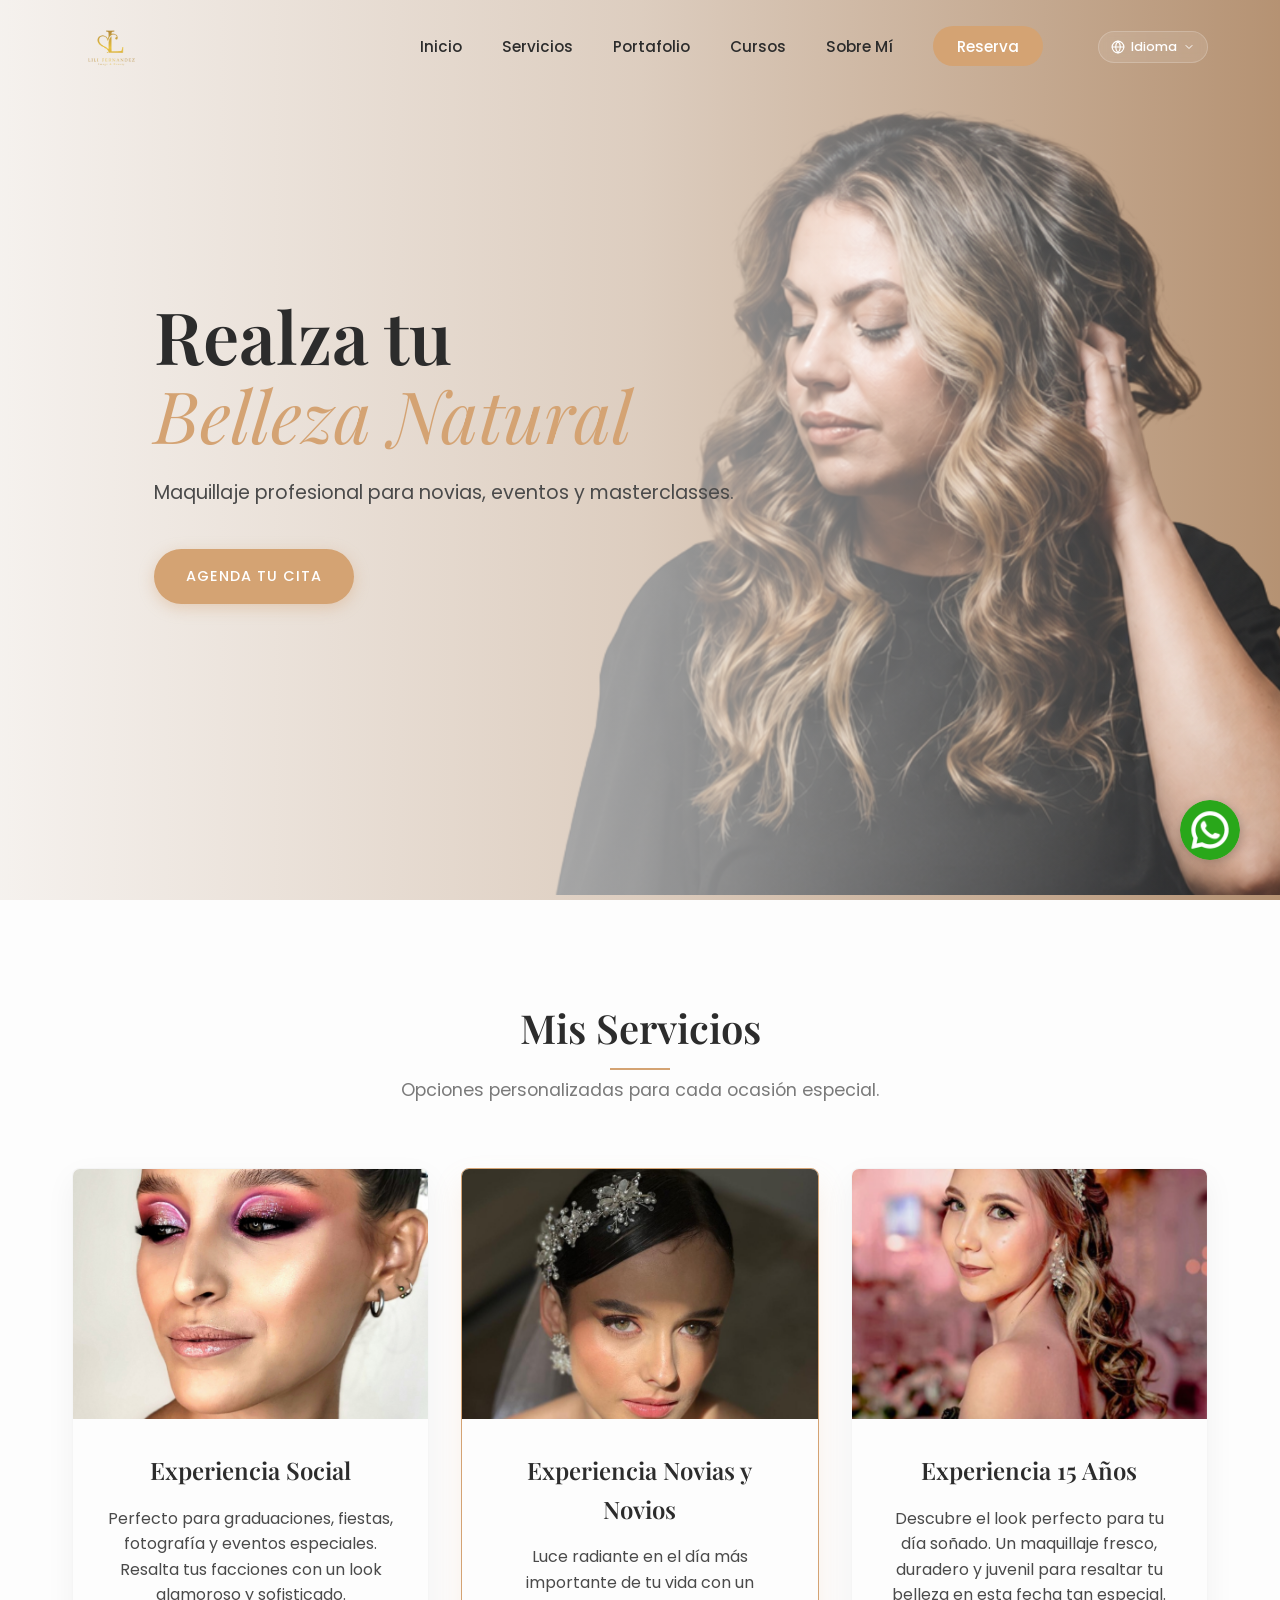
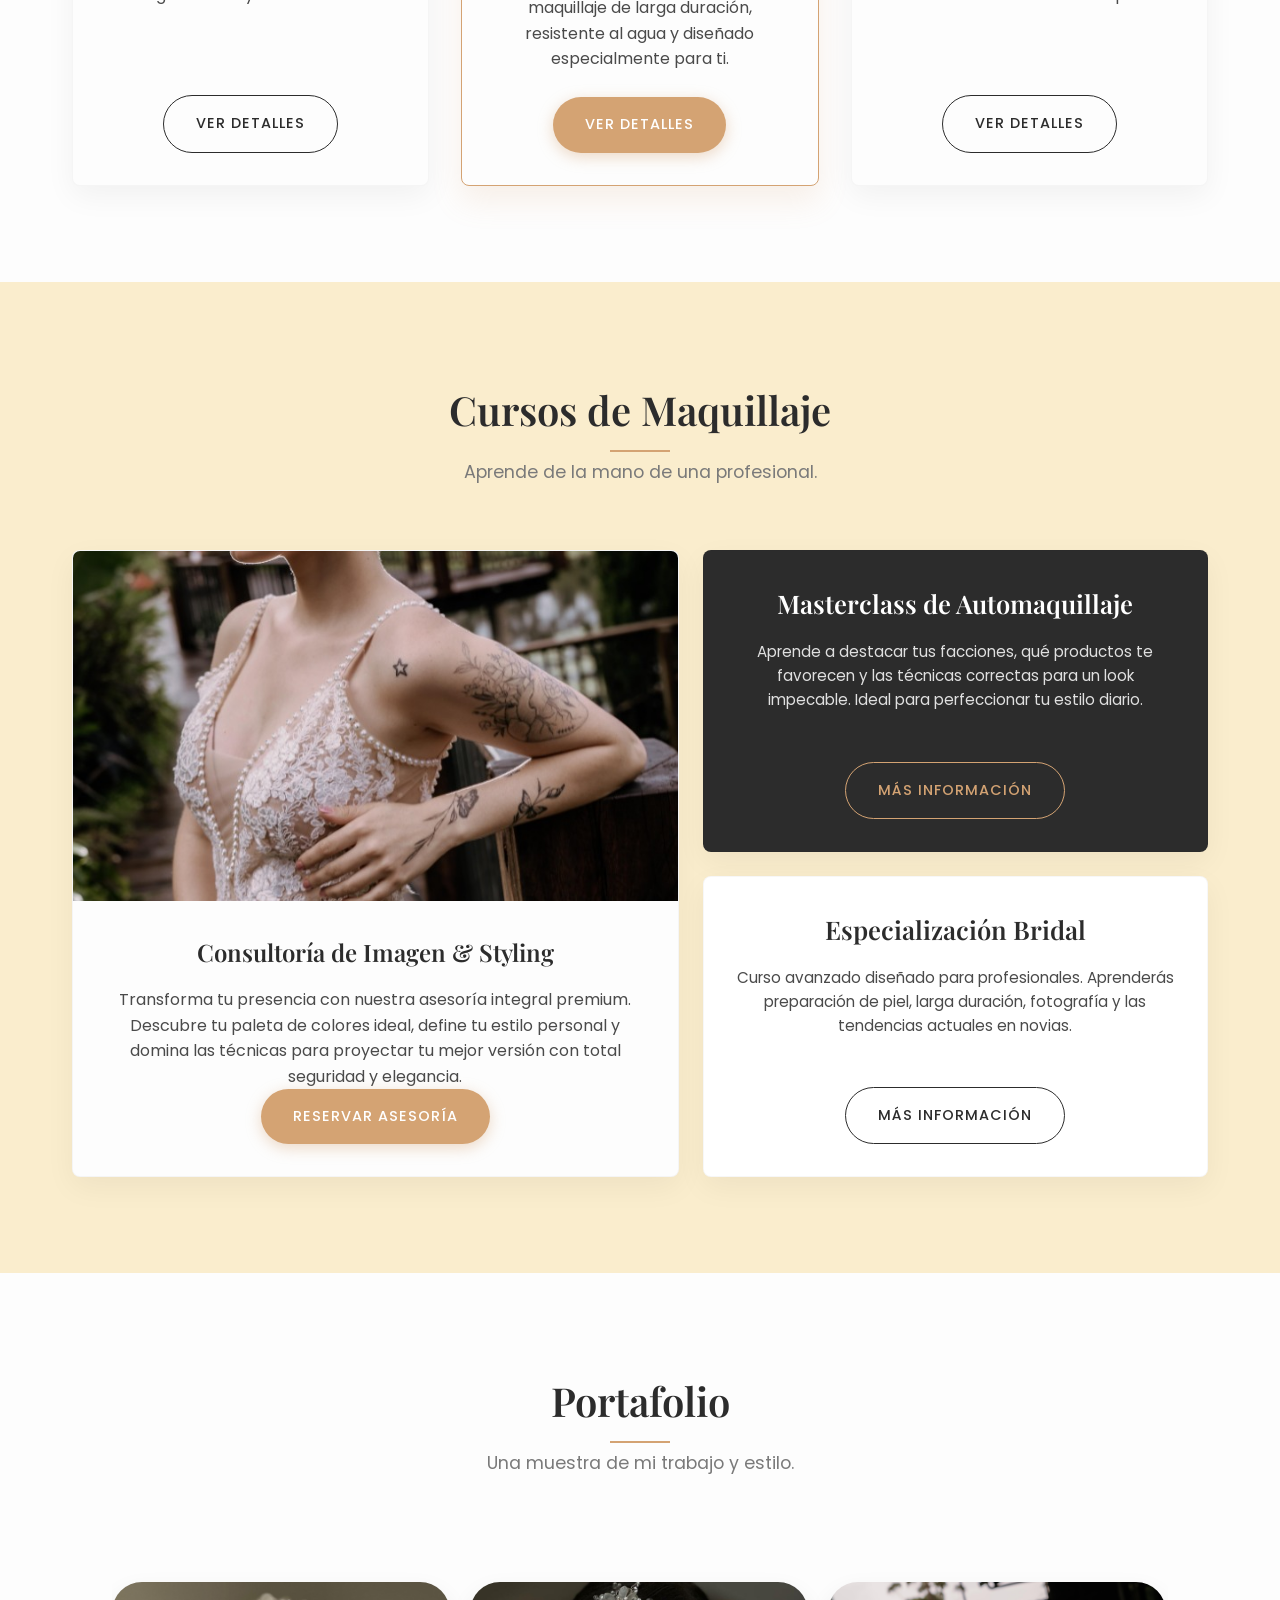
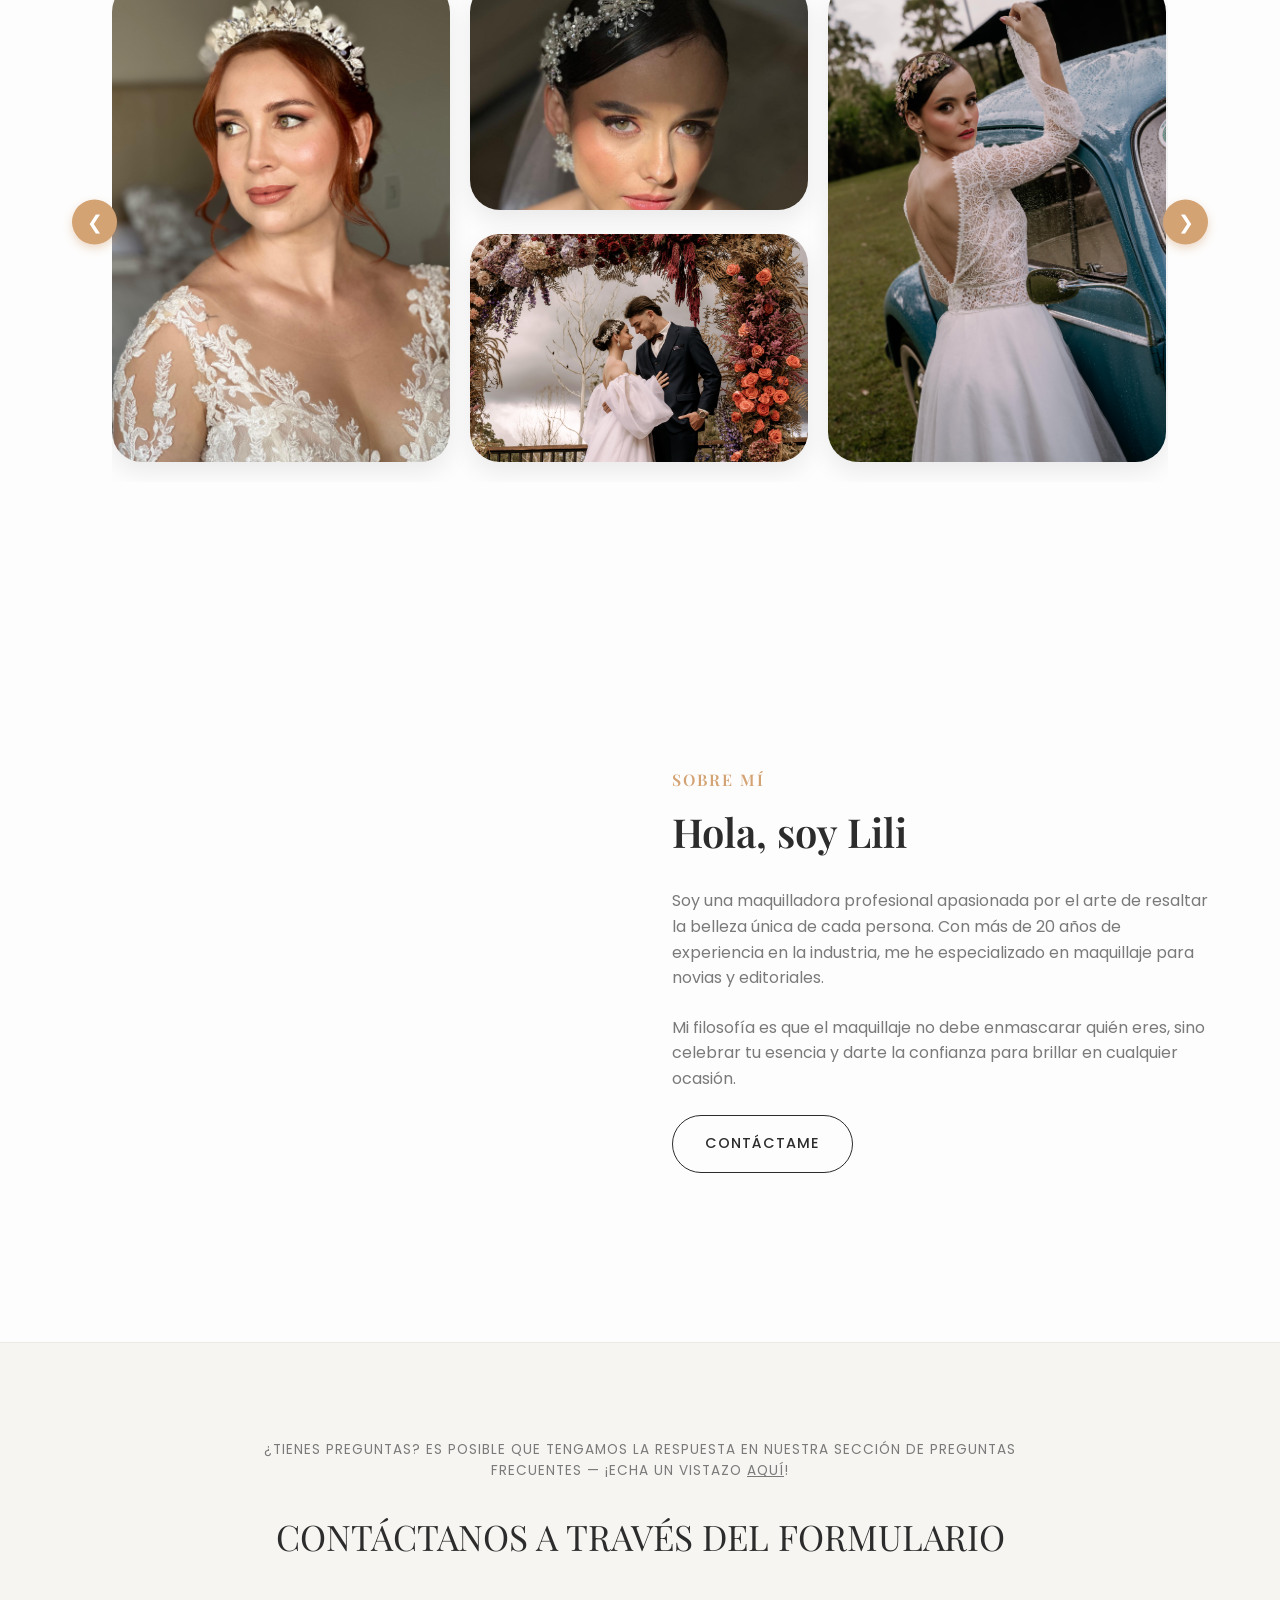
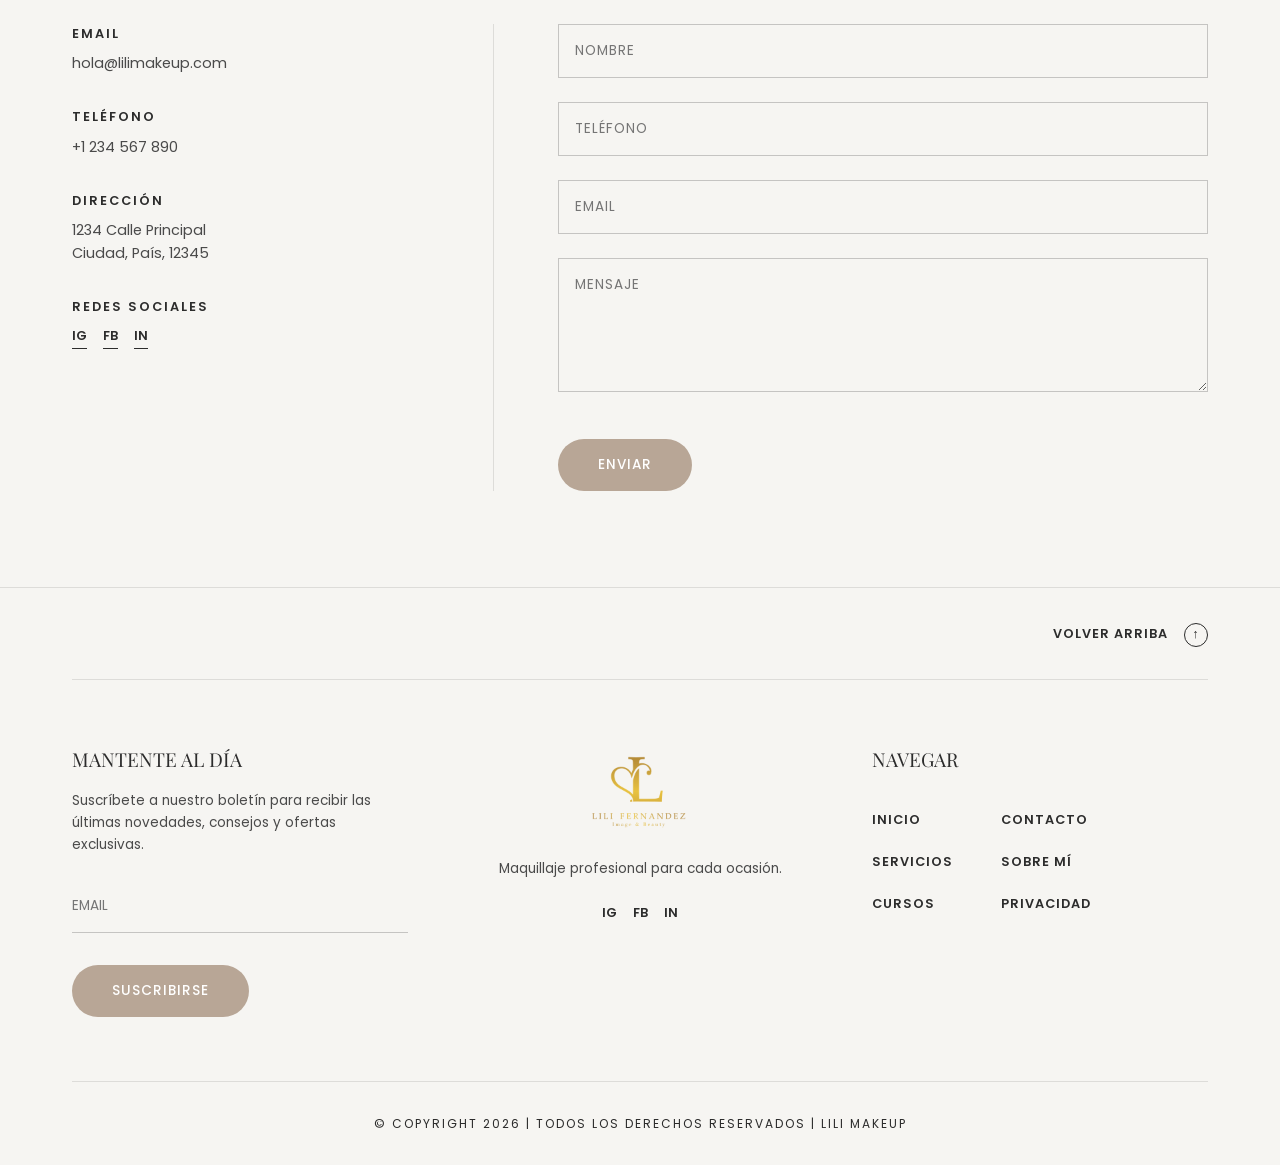
==== index.html @ 80f8fc2b "Subiendo archivo" ====
<!DOCTYPE html>
<html lang="es">
<head>
    <meta charset="UTF-8">
    <meta name="viewport" content="width=device-width, initial-scale=1.0">
    <title>Lili | Professional Makeup Artist</title>
    <meta name="description" content="Lili - Maquilladora profesional. Maquillaje para novias, eventos sociales y clases de automaquillaje.">
    <meta property="og:title" content="Lili | Professional Makeup Artist">
    <meta property="og:description" content="Lili - Maquilladora profesional. Maquillaje para novias, eventos sociales y clases de automaquillaje.">
    <meta property="og:image" content="assets/lili.jpg">
    <meta property="og:url" content="https://lili-makeup.com">
    <meta name="theme-color" content="#d4a373">
    <link rel="stylesheet" href="style.css">
    <!-- Google Fonts -->
    <link rel="preconnect" href="https://fonts.googleapis.com">
    <link rel="preconnect" href="https://fonts.gstatic.com" 
    crossorigin>
    <link href="https://fonts.googleapis.com/css2?family=Playfair+Display:ital,wght@0,400;0,600;1,400&family=Poppins:wght@300;400;500;600&display=swap" rel="stylesheet">
</head>
<body>

    <!-- Navigation -->
    <nav id="navbar">
        <div class="nav-container">
            <a href="#" class="logo">
                <img src="assets/logo_lili.png" alt="Lili Logo" class="logo-img">
            </a>
            <ul class="nav-links">
                <li><a href="#hero">Inicio</a></li>
                <li><a href="#services">Servicios</a></li>
                <li><a href="#portfolio">Portafolio</a></li>
                <li><a href="#cursos">Cursos</a></li>
                <li><a href="#about">Sobre Mí</a></li>
                <li><a href="reserva.html" class="btn-nav">Reserva</a></li>
                <li class="lang-dropdown-container">
                    <button class="lang-dropdown-btn">
                        <svg xmlns="http://www.w3.org/2000/svg" width="14" height="14" viewBox="0 0 24 24" fill="none" stroke="currentColor" stroke-width="2" stroke-linecap="round" stroke-linejoin="round"><circle cx="12" cy="12" r="10"></circle><line x1="2" y1="12" x2="22" y2="12"></line><path d="M12 2a15.3 15.3 0 0 1 4 10 15.3 15.3 0 0 1-4 10 15.3 15.3 0 0 1-4-10 15.3 15.3 0 0 1 4-10z"></path></svg>
                        <span>Idioma</span>
                        <svg class="chevron" xmlns="http://www.w3.org/2000/svg" width="12" height="12" viewBox="0 0 24 24" fill="none" stroke="currentColor" stroke-width="2" stroke-linecap="round" stroke-linejoin="round"><polyline points="6 9 12 15 18 9"></polyline></svg>
                    </button>
                    <ul class="lang-dropdown-menu">
                        <li onclick="changeLang('es')"><span style="font-size:1.2rem;">🇪🇸</span> Español</li>
                        <li onclick="changeLang('en')"><span style="font-size:1.2rem;">🇺🇸</span> English</li>
                    </ul>
                </li>
            </ul>
            <div class="hamburger">
                <div class="line1"></div>
                <div class="line2"></div>
                <div class="line3"></div>
            </div>
        </div>
    </nav>

    <!-- Hero Section -->
    <section id="hero">
        <div class="hero-bg"></div>
        <div class="hero-content">
            <h1 class="fade-in">Realza tu <br><span>Belleza Natural</span></h1>
            <p class="fade-in">Maquillaje profesional para novias, eventos y masterclasses.</p>
            <a href="reserva.html" class="btn-primary fade-in">Agenda tu Cita</a>
        </div>
    </section>

    <!-- Services Section -->
    <section id="services" class="section-padding">
        <div class="container">
            <div class="section-header">
                <h2>Mis Servicios</h2>
                <p>Opciones personalizadas para cada ocasión especial.</p>
            </div>
            
            <div class="services-grid">
                <div class="service-card slide-up">
                    <div class="service-img">
                        <img src="./assets/social.png" alt="Maquillaje Social" loading="lazy">
                    </div>
                    <div class="service-info">
                        <h3>Experiencia Social</h3>
                        <p>Perfecto para graduaciones, fiestas, fotografía y eventos especiales. Resalta tus facciones con un look glamoroso y sofisticado.</p>
                         <a href="detalles-servicio.html?type=social" class="btn-outline">Ver Detalles</a>
                    </div>
                </div>

                <div class="service-card featured-service slide-up" style="transition-delay: 0.1s;">
                    <div class="service-img">
                        <img src="./assets/foto2.jpg" alt="Maquillaje para Novias" loading="lazy">
                    </div>
                    <div class="service-info">
                        <h3>Experiencia Novias y Novios</h3>
                        <p>Luce radiante en el día más importante de tu vida con un maquillaje de larga duración, resistente al agua y diseñado especialmente para ti.</p>
                        <br>
                         <a href="detalles-servicio.html?type=novias" class="btn-primary">Ver Detalles</a>
                    </div>
                </div>

                <div class="service-card slide-up" style="transition-delay: 0.2s;">
                    <div class="service-img">
                        <img src="assets/Quince años-El momento de renacer..png" alt="Experiencia 15 Años" loading="lazy">
                    </div>
                    <div class="service-info">
                        <h3>Experiencia 15 Años</h3>
                        <p>Descubre el look perfecto para tu día soñado. Un maquillaje fresco, duradero y juvenil para resaltar tu belleza en esta fecha tan especial.</p>
                         <a href="detalles-servicio.html?type=15" class="btn-outline">Ver Detalles</a>
                    </div>
                </div>
            </div>
        </div>
    </section>

    <!-- Cursos Section -->
    <section id="cursos" class="section-padding bg-light">
        <div class="container">
            <div class="section-header">
                <h2>Cursos de Maquillaje </h2>
                <p>Aprende de la mano de una profesional.</p>
            </div>
            
            <div class="cursos-layout">
                <!-- Curso Principal (Izquierda) -->
                <div class="service-card curso-main slide-up">
                    <div class="service-img">
                        <img src="assets/foto3.jpg" alt="Consultoría de Imagen & Styling" loading="lazy">
                    </div>
                    <div class="service-info">
                        <h3>Consultoría de Imagen & Styling</h3>
                        <p>Transforma tu presencia con nuestra asesoría integral premium. Descubre tu paleta de colores ideal, define tu estilo personal y domina las técnicas para proyectar tu mejor versión con total seguridad y elegancia.</p>
                        <a href="detalles-servicio.html" class="btn-primary">Reservar Asesoría</a>
                    </div>
                </div>

                <!-- Curso Secundario 1 (Arriba Derecha) -->
                <div class="service-card slide-up bg-dark" style="transition-delay: 0.1s; background-color: var(--dark); color: white;">
                    <div class="service-info" style="justify-content: center;">
                        <h3 style="color: white; font-size: 1.6rem;">Masterclass de Automaquillaje</h3>
                        <p style="color: #e0e0e0; font-size: 0.95rem;">Aprende a destacar tus facciones, qué productos te favorecen y las técnicas correctas para un look impecable. Ideal para perfeccionar tu estilo diario.</p>
                        <a href="detalles-servicio.html" class="btn-outline" style="border-color: var(--primary); color: var(--primary);">Más Información</a>
                    </div>
                </div>

                <!-- Curso Secundario 2 (Abajo Derecha) -->
                <div class="service-card slide-up" style="transition-delay: 0.2s; background-color:#fff;">
                    <div class="service-info" style="justify-content: center;">
                        <h3 style="font-size: 1.6rem;">Especialización Bridal</h3>
                        <p style="font-size: 0.95rem;">Curso avanzado diseñado para profesionales. Aprenderás preparación de piel, larga duración, fotografía y las tendencias actuales en novias.</p>
                        <a href="detalles-servicio.html" class="btn-outline" style="border-color: var(--dark); color: var(--dark);">Más Información</a>
                    </div>
                </div>
            </div>
        </div>
    </section>

    <!-- Portfolio Section -->
    <section id="portfolio" class="section-padding">
        <div class="container">
            <div class="section-header">
                <h2>Portafolio</h2>
                <p>Una muestra de mi trabajo y estilo.</p>
            </div>

            <div class="carousel-wrapper fade-in">
                <div class="carousel-container">
                    <div class="carousel-track">
                        <!-- Slide 1: Full -->
                        <div class="carousel-slide masonry-col">
                            <img src="assets/novia2-2.jpeg" alt="Novia" class="img-full leaf-all" loading="lazy">
                        </div>
                        <!-- Slide 2: Stacked Half -->
                        <div class="carousel-slide masonry-col">
                            <img src="assets/foto2.jpg" alt="Detalle" class="img-half leaf-all" loading="lazy">
                            <img src="assets/novios.jpeg" alt="Rostro" class="img-half leaf-all" loading="lazy">
                        </div>
                        <!-- Slide 3: Full -->
                        <div class="carousel-slide masonry-col">
                            <img src="assets/novia-exterior.jpeg" alt="Novia" class="img-full leaf-all" loading="lazy">
                        </div>
                        <!-- Slide 4: Stacked Half -->
                        <div class="carousel-slide masonry-col">
                            <img src="assets/novia-crespos.png" alt="Detalle" class="img-half leaf-all" loading="lazy">
                            <img src="assets/novia-2-1.jpeg" alt="Rostro" class="img-half leaf-all" loading="lazy">
                        </div>
                        <!-- Slide 5: Full -->
                        <div class="carousel-slide masonry-col">
                            <img src="assets/3.png" alt="Novia" class="img-full leaf-all" loading="lazy">
                        </div>
                        <!-- Slide 6: Stacked Half -->
                        <div class="carousel-slide masonry-col">
                            <img src="assets/social-frente.png" alt="Detalle" class="img-half leaf-all">
                            <img src="assets/social.png" alt="Rostro" class="img-half leaf-all">
                        </div>
                    </div>
                </div>
                <button class="carousel-btn prev-btn">&#10094;</button>
                <button class="carousel-btn next-btn">&#10095;</button>
            </div>
        </div>
    </section>

    <!-- About Section -->
    <section id="about" class="section-padding">
        <div class="container">
            <div class="about-wrapper">
                <div class="about-img fade-in">
                    <div class="about-img-inner">
                        <img src="assets/lili.jpg" alt="Lili Maquilladora" loading="lazy">
                        <div class="shape shape-top-left"></div>
                        <div class="shape shape-bottom-right"></div>
                    </div>
                </div>
                <div class="about-text">
                    <h2>Sobre Mí</h2>
                    <h3>Hola, soy Lili</h3>
                    <p>Soy una maquilladora profesional apasionada por el arte de resaltar la belleza única de cada persona. Con más de 20 años de experiencia en la industria, me he especializado en maquillaje para novias y editoriales.</p>
                    <p>Mi filosofía es que el maquillaje no debe enmascarar quién eres, sino celebrar tu esencia y darte la confianza para brillar en cualquier ocasión.</p>
                    <a href="#contact" class="btn-outline">Contáctame</a>
                </div>
            </div>
        </div>
    </section>

    <!-- Contact Section -->
    <section id="contact" class="section-contact-new">
        <div class="container">
            <div class="contact-header-new">
                <p>¿Tienes preguntas? Es posible que tengamos la respuesta en nuestra sección de preguntas frecuentes — ¡Echa un vistazo <a href="#">aquí</a>!</p>
                <h2>CONTÁCTANOS A TRAVÉS DEL FORMULARIO</h2>
            </div>
            <div class="contact-wrapper-new">
                <div class="contact-info-new">
                    <div class="info-block">
                        <h4>EMAIL</h4>
                        <p>hola@lilimakeup.com</p>
                    </div>
                    <div class="info-block">
                        <h4>TELÉFONO</h4>
                        <p>+1 234 567 890</p>
                    </div>
                    <div class="info-block">
                        <h4>DIRECCIÓN</h4>
                        <p>1234 Calle Principal<br>Ciudad, País, 12345</p>
                    </div>
                    <div class="info-block social-block">
                        <h4>REDES SOCIALES</h4>
                        <div class="social-icons">
                            <a href="#">IG</a>
                            <a href="#">FB</a>
                            <a href="#">IN</a>
                        </div>
                    </div>
                </div>
                
                <form class="contact-form-new" id="contact-form" action="https://formsubmit.co/juanavjf2002@gmail.com" method="POST">
                    <!-- Configuración de FormSubmit -->
                    <input type="hidden" name="_subject" value="Nuevo mensaje de contacto desde Lili Makeup!">
                    <input type="hidden" name="_captcha" value="false">
                    <input type="hidden" name="_template" value="table">
                    
                    <div class="form-group-new">
                        <input type="text" name="Nombre" id="wa-name" placeholder="NOMBRE" required>
                    </div>
                    <div class="form-group-new">
                        <input type="tel" name="Teléfono" id="wa-phone" placeholder="TELÉFONO" required>
                    </div>
                    <div class="form-group-new">
                        <input type="email" name="Email" id="wa-email" placeholder="EMAIL" required>
                    </div>
                    <div class="form-group-new">
                        <textarea name="Mensaje" id="wa-message" placeholder="MENSAJE" rows="5" required></textarea>
                    </div>
                    <button type="submit" class="btn-submit-new">ENVIAR</button>
                </form>
            </div>
        </div>
    </section>


    <!-- Footer -->
    <footer class="site-footer">
        <div class="container">
            <div class="footer-top">
                <a href="#hero" class="back-to-top">VOLVER ARRIBA &nbsp; <span>↑</span></a>
            </div>
            <div class="footer-main">
                <div class="footer-col subscribe-col">
                    <h3>MANTENTE AL DÍA</h3>
                    <p>Suscríbete a nuestro boletín para recibir las últimas novedades, consejos y ofertas exclusivas.</p>
                    <form class="subscribe-form" onsubmit="event.preventDefault();">
                        <input type="email" placeholder="EMAIL" required>
                        <button type="submit" class="btn-submit-new" style="margin-top: 1rem; width: max-content;">SUSCRIBIRSE</button>
                    </form>
                </div>
                
                <div class="footer-col logo-col">
                    <a href="#" class="footer-logo">
                        <img src="assets/logo_lili.png" alt="Lili Logo">
                    </a>
                    <p class="tagline">Maquillaje profesional para cada ocasión.</p>
                    <div class="footer-social">
                        <a href="#">IG</a>
                        <a href="#">FB</a>
                        <a href="#">IN</a>
                    </div>
                </div>
                
                <div class="footer-col nav-col">
                    <h3>NAVEGAR</h3>
                    <div class="footer-nav-links">
                        <ul>
                            <li><a href="#hero">INICIO</a></li>
                            <li><a href="#services">SERVICIOS</a></li>
                            <li><a href="#cursos">CURSOS</a></li>
                        </ul>
                        <ul>
                            <li><a href="#contact">CONTACTO</a></li>
                            <li><a href="#about">SOBRE MÍ</a></li>
                            <li><a href="#">PRIVACIDAD</a></li>
                        </ul>
                    </div>
                </div>
            </div>
            <div class="footer-bottom">
                <p>&copy; COPYRIGHT 2026 | TODOS LOS DERECHOS RESERVADOS | LILI MAKEUP</p>
            </div>
        </div>
    </footer>

    <script src="script.js"></script>

    <!-- WhatsApp Floating Button -->
    <a href="https://wa.me/1234567890" class="whatsapp-float" target="_blank" rel="noopener noreferrer">
        <img src="./assets/whatsapp.png" alt="WhatsApp">
    </a>
    <div id="google_translate_element" style="display:none;"></div>
    <script type="text/javascript">
        // Destruir por completo la barra superior de Google Translate
        const observer = new MutationObserver(() => {
            if (document.body && (document.body.style.top || document.body.style.marginTop)) {
                document.body.style.top = '0px';
                document.body.style.marginTop = '0px';
                document.body.style.position = 'static';
            }
            document.querySelectorAll('.skiptranslate').forEach(el => {
                if (el.tagName === 'DIV' || el.tagName === 'IFRAME') {
                    el.style.display = 'none';
                    el.style.opacity = '0';
                    el.style.height = '0px';
                }
            });
            document.querySelectorAll('.goog-te-banner-frame').forEach(el => {
                el.style.display = 'none';
            });
        });
        observer.observe(document.documentElement, { childList: true, subtree: true, attributes: true, attributeFilter: ['style'] });

        window.googleTranslateElementInit = function() {
            new google.translate.TranslateElement({pageLanguage: 'es', includedLanguages: 'en,es', autoDisplay: false}, 'google_translate_element');
        }
        window.changeLang = function(lang) {
            var select = document.querySelector(".goog-te-combo");
            if (select) {
                select.value = lang;
                select.dispatchEvent(new Event('change'));
            }
        }
    </script>
    <script type="text/javascript" src="https://translate.google.com/translate_a/element.js?cb=googleTranslateElementInit"></script>
</body>
</html>
---- style.css ----
/* ==========================================================================
   CSS Variables & Reset
   =========================================================================
   */
:root {
    /* Color Palette */
    --primary: #d4a373;
    /* warm tan/gold */
    --primary-light: #eaddcf;
    --secondary: #faedcd;
    /* light cream */
    --accent: #fefae0;
    --dark: #2c2c2c;
    /* charcoal */
    --light: #fdfdfd;
    --text-main: #4a4a4a;
    --text-light: #7a7a7a;
    /* Typography */
    --font-heading: 'Playfair Display', serif;
    --font-text: 'Poppins', sans-serif;
    /* Spacing & Utilities */
    --transition: all 0.3s cubic-bezier(0.25, 0.8, 0.25, 1);
    --radius: 8px;
    --shadow: 0 10px 30px rgba(0, 0, 0, 0.05);
}

* {
    margin: 0;
    padding: 0;
    box-sizing: border-box;
}

html {
    scroll-behavior: smooth;
}

body {
    font-family: var(--font-text);
    color: var(--text-main);
    background-color: var(--light);
    line-height: 1.6;
    overflow-x: hidden;
}

h1,
h2,
h3,
h4,
h5,
h6 {
    font-family: var(--font-heading);
    color: var(--dark);
    font-weight: 600;
}

a {
    text-decoration: none;
    color: inherit;
}

ul {
    list-style: none;
}

img {
    max-width: 100%;
    height: auto;
    display: block;
}

.container {
    max-width: 1200px;
    margin: 0 auto;
    padding: 0 2rem;
}

.section-padding {
    padding: 6rem 0;
}

/* ==========================================================================
   Typography & Utilities
   ========================================================================== */
.section-header {
    text-align: center;
    margin-bottom: 4rem;
}

.section-header h2 {
    font-size: 2.5rem;
    margin-bottom: 1rem;
    position: relative;
    display: inline-block;
}

.section-header h2::after {
    content: '';
    position: absolute;
    width: 60px;
    height: 2px;
    background-color: var(--primary);
    bottom: -10px;
    left: 50%;
    transform: translateX(-50%);
}

.section-header p {
    color: var(--text-light);
    font-size: 1.1rem;
}

.bg-light {
    background-color: var(--secondary);
}

.bg-dark {
    background-color: var(--dark);
    color: var(--light);
}

.bg-dark h2 {
    color: var(--light);
}

.bg-dark .section-header h2::after {
    background-color: var(--primary);
}

/* Buttons */
.btn-primary,
.btn-outline {
    display: inline-block;
    padding: 1rem 2rem;
    font-family: var(--font-text);
    font-weight: 500;
    text-transform: uppercase;
    letter-spacing: 1px;
    font-size: 0.9rem;
    border-radius: 30px;
    transition: var(--transition);
    cursor: pointer;
    border: none;
}

.btn-primary {
    background-color: var(--primary);
    color: #fff;
    box-shadow: 0 4px 15px rgba(212, 163, 115, 0.4);
}

.btn-primary:hover {
    background-color: #b88655;
    transform: translateY(-3px);
    box-shadow: 0 6px 20px rgba(212, 163, 115, 0.6);
}

.btn-outline {
    background-color: transparent;
    color: var(--dark);
    border: 1px solid var(--dark);
}

.btn-outline:hover {
    background-color: var(--dark);
    color: var(--light);
}

/* ==========================================================================
   Navigation
   ========================================================================== */
#navbar {
    position: fixed;
    top: 0;
    left: 0;
    width: 100%;
    padding: 1.5rem 0;
    z-index: 1000;
    transition: var(--transition);
    background: transparent;
}

#navbar.scrolled {
    background-color: rgba(253, 253, 253, 0.95);
    padding: 1rem 0;
    box-shadow: 0 2px 10px rgba(0, 0, 0, 0.05);
    backdrop-filter: blur(10px);
}

.nav-container {
    max-width: 1200px;
    margin: 0 auto;
    padding: 0 2rem;
    display: flex;
    justify-content: space-between;
    align-items: center;
}

.logo {
    display: flex;
    align-items: center;
}

.logo-img {
    height: 45px;
    width: auto;
}

.nav-links {
    display: flex;
    align-items: center;
    gap: 2.5rem;
}

.nav-links li a {
    font-size: 0.95rem;
    font-weight: 500;
    color: var(--dark);
    transition: var(--transition);
    position: relative;
}

.nav-links li a:not(.btn-nav)::after {
    content: '';
    position: absolute;
    width: 0;
    height: 2px;
    background-color: var(--primary);
    bottom: -5px;
    left: 0;
    transition: var(--transition);
}

.nav-links li a:not(.btn-nav):hover::after {
    width: 100%;
}

.btn-nav {
    background-color: var(--primary);
    color: #fff !important;
    padding: 0.6rem 1.5rem;
    border-radius: 20px;
    transition: var(--transition);
}

.btn-nav:hover {
    background-color: #b88655;
}

/* Hamburger */
.hamburger {
    display: none;
    cursor: pointer;
}

.hamburger div {
    width: 25px;
    height: 2px;
    background-color: var(--dark);
    margin: 5px;
    transition: var(--transition);
}

/* ==========================================================================
   Hero Section
   ========================================================================== */
#hero {
    height: 100vh;
    display: flex;
    align-items: center;
    position: relative;
    padding: 0 2rem;
}

.hero-bg {
    position: absolute;
    top: 0;
    left: 0;
    width: 100%;
    height: 100%;
    background-image: url('assets/Portafolio\ Maquilladora\ Lili\ Confianza\ y\ Brillo.png');
    background-size: cover;
    background-position: center 25%;
    background-attachment: fixed;
    z-index: -1;
}

.hero-bg::after {
    content: '';
    position: absolute;
    top: 0;
    left: 0;
    width: 100%;
    height: 100%;
    background: linear-gradient(to right, rgba(253, 253, 253, 0.9) 0%, rgba(253, 253, 253, 0.6) 50%, rgba(253, 253, 253, 0.1) 100%);
}

.hero-content {
    max-width: 600px;
    margin-left: 10%;
    z-index: 1;
}

.hero-content h1 {
    font-size: 4.5rem;
    line-height: 1.1;
    margin-bottom: 1.5rem;
    color: var(--dark);
}

.hero-content h1 span {
    font-style: italic;
    color: var(--primary);
    font-weight: 400;
}

.hero-content p {
    font-size: 1.2rem;
    margin-bottom: 2.5rem;
    color: var(--text-main);
}

@media screen and (max-width: 768px) {
    .hero-content h1 {
        font-size: 3rem;
    }

    .hero-content p {
        font-size: 1.1rem;
    }
}

@media screen and (max-width: 576px) {
    .hero-content h1 {
        font-size: 2.2rem;
    }

    .hero-content p {
        font-size: 1rem;
        margin-bottom: 1.5rem;
    }
}

/* ==========================================================================
   Services Section
   ========================================================================== */
.services-grid {
    display: grid;
    grid-template-columns: repeat(auto-fit, minmax(300px, 1fr));
    gap: 2rem;
}

.service-card {
    background: var(--light);
    border-radius: var(--radius);
    overflow: hidden;
    box-shadow: var(--shadow);
    transition: var(--transition);
    border: 1px solid rgba(0, 0, 0, 0.03);
    display: flex;
    flex-direction: column;
    height: 100%;
}

.service-card:hover {
    transform: translateY(-10px);
    box-shadow: 0 15px 40px rgba(0, 0, 0, 0.1);
}

.service-img {
    height: 250px;
    overflow: hidden;
}

.service-img img {
    width: 100%;
    height: 100%;
    object-fit: cover;
    transition: transform 0.5s ease;
}

.service-card:hover .service-img img {
    transform: scale(1.05);
}

.service-info {
    padding: 2rem;
    display: flex;
    flex-direction: column;
    flex-grow: 1;
    text-align: center;
}

.service-info .btn-outline,
.service-info .btn-primary {
    margin-top: auto;
    align-self: center;
}

.cursos-layout {
    display: grid;
    grid-template-columns: 1fr;
    gap: 1.5rem;
}

@media screen and (min-width: 992px) {
    .cursos-layout {
        grid-template-columns: 1.2fr 1fr;
        grid-template-rows: 1fr 1fr;
    }

    .curso-main {
        grid-row: span 2;
    }

    .curso-main .service-img {
        flex-grow: 1;
        height: auto;
        min-height: 250px;
        max-height: 350px;
    }
}

.featured-service {
    transform: scale(1.05);
    border: 1px solid var(--primary);
    box-shadow: 0 15px 30px rgba(212, 163, 115, 0.15);
    z-index: 2;
    position: relative;
}

.featured-service:hover {
    transform: translateY(-10px) scale(1.05);
}

@media screen and (max-width: 992px) {
    .featured-service {
        transform: scale(1);
    }

    .featured-service:hover {
        transform: translateY(-10px);
    }
}

.service-info h3 {
    font-size: 1.5rem;
    margin-bottom: 1rem;
    font-family: var(--font-heading);
}

/* ==========================================================================
   Portfolio Section
   ========================================================================== */
.portfolio-grid {
    display: grid;
    grid-template-columns: repeat(3, 1fr);
    gap: 1.5rem;
}

.portfolio-item {
    border-radius: var(--radius);
    overflow: hidden;
    position: relative;
    aspect-ratio: 4/5;
}

.portfolio-item img {
    width: 100%;
    height: 100%;
    object-fit: cover;
    transition: transform 0.6s ease;
}

.portfolio-item::after {
    content: '';
    position: absolute;
    top: 0;
    left: 0;
    width: 100%;
    height: 100%;
    background: rgba(44, 44, 44, 0.3);
    opacity: 0;
    transition: var(--transition);
}

.portfolio-item:hover img {
    transform: scale(1.08);
}

.portfolio-item:hover::after {
    opacity: 1;
}

/* ==========================================================================
   About Section
   ========================================================================== */
.about-wrapper {
    display: flex;
    align-items: center;
    gap: 4rem;
}

.about-img {
    flex: 1;
    position: relative;
    display: flex;
    justify-content: center;
    align-items: center;
}

.about-img-inner {
    position: relative;
    display: inline-block;
    padding: 20px;
}

.about-img-inner img {
    border-radius: var(--radius);
    box-shadow: 0 15px 40px rgba(0, 0, 0, 0.1);
    transform: scale(1.05);
    transition: var(--transition);
    position: relative;
    z-index: 2;
    display: block;
}

.about-img-inner:hover img {
    transform: scale(1.08);
}

.shape {
    position: absolute;
    width: 50px;
    height: 50px;
    z-index: 1;
}

.shape-top-left {
    top: 0;
    left: 0;
    border-top: 4px solid var(--primary);
    border-left: 4px solid var(--primary);
    border-top-left-radius: var(--radius);
}

.shape-bottom-right {
    bottom: 0;
    right: 0;
    border-bottom: 4px solid var(--primary);
    border-right: 4px solid var(--primary);
    border-bottom-right-radius: var(--radius);
}

.about-text {
    flex: 1;
}

.about-text h2 {
    font-size: 1rem;
    text-transform: uppercase;
    letter-spacing: 2px;
    color: var(--primary);
    margin-bottom: 0.5rem;
}

.about-text h3 {
    font-size: 2.5rem;
    margin-bottom: 1.5rem;
}

.about-text p {
    margin-bottom: 1.5rem;
    color: var(--text-light);
}

/* ==========================================================================
   Contact Section (New)
   ========================================================================== */
.section-contact-new {
    padding: 6rem 0 0 0;
    background-color: #f6f5f2;
    color: var(--dark);
    border-top: 1px solid rgba(0, 0, 0, 0.05);
}

.contact-header-new {
    text-align: center;
    margin-bottom: 4rem;
    max-width: 800px;
    margin-left: auto;
    margin-right: auto;
}

.contact-header-new p {
    font-size: 0.85rem;
    color: var(--text-light);
    margin-bottom: 2rem;
    text-transform: uppercase;
    letter-spacing: 1px;
}

.contact-header-new p a {
    text-decoration: underline;
}

.contact-header-new h2 {
    font-size: 2.2rem;
    font-weight: 400;
    line-height: 1.3;
    font-family: var(--font-heading);
    color: var(--dark);
    text-transform: uppercase;
}

.contact-wrapper-new {
    display: grid;
    grid-template-columns: 1fr 2fr;
    gap: 4rem;
    padding-bottom: 6rem;
}

.contact-info-new .info-block {
    margin-bottom: 2rem;
}

.info-block h4 {
    font-size: 0.8rem;
    font-family: var(--font-text);
    text-transform: uppercase;
    letter-spacing: 2px;
    margin-bottom: 0.5rem;
    color: var(--dark);
    font-weight: 600;
}

.info-block p {
    font-size: 0.9rem;
    color: var(--text-main);
    line-height: 1.6;
}

.social-icons {
    display: flex;
    gap: 1rem;
    margin-top: 0.5rem;
}

.social-icons a {
    font-size: 0.8rem;
    font-weight: 600;
    border-bottom: 1px solid var(--dark);
    padding-bottom: 2px;
}

.contact-form-new {
    position: relative;
    border-left: 1px solid rgba(0, 0, 0, 0.1);
    padding-left: 4rem;
}

.form-group-new {
    margin-bottom: 1.5rem;
}

.form-group-new input,
.form-group-new textarea {
    width: 100%;
    padding: 1rem;
    border: 1px solid rgba(0, 0, 0, 0.2);
    border-radius: 0;
    font-family: var(--font-text);
    font-size: 0.85rem;
    background-color: transparent;
    transition: var(--transition);
    letter-spacing: 1px;
}

.form-group-new input:focus,
.form-group-new textarea:focus {
    outline: none;
    border-color: var(--dark);
    background-color: rgba(255, 255, 255, 0.5);
}

.btn-submit-new {
    background-color: #b8a696;
    color: #fff;
    border: none;
    padding: 1rem 2.5rem;
    border-radius: 30px;
    font-family: var(--font-text);
    font-weight: 500;
    letter-spacing: 1px;
    cursor: pointer;
    transition: var(--transition);
    text-transform: uppercase;
    font-size: 0.85rem;
    margin-top: 1rem;
}

.btn-submit-new:hover {
    background-color: #9e8e7f;
}

/* ==========================================================================
   Footer (New)
   ========================================================================== */
.site-footer {
    background-color: #f6f5f2;
    color: var(--dark);
    border-top: 1px solid rgba(0, 0, 0, 0.1);
    padding-top: 2rem;
}

.footer-top {
    text-align: right;
    padding-bottom: 2rem;
    border-bottom: 1px solid rgba(0, 0, 0, 0.1);
    margin-bottom: 4rem;
}

.back-to-top {
    font-size: 0.8rem;
    text-transform: uppercase;
    letter-spacing: 1px;
    font-weight: 600;
    display: inline-flex;
    align-items: center;
    cursor: pointer;
}

.back-to-top span {
    display: inline-flex;
    align-items: center;
    justify-content: center;
    width: 24px;
    height: 24px;
    border: 1px solid var(--dark);
    border-radius: 50%;
    margin-left: 0.5rem;
}

.footer-main {
    display: grid;
    grid-template-columns: 1fr 1fr 1fr;
    gap: 4rem;
    margin-bottom: 4rem;
}

.footer-col h3 {
    font-family: var(--font-heading);
    font-size: 1.2rem;
    margin-bottom: 1rem;
    font-weight: 400;
    text-transform: uppercase;
}

.subscribe-col p {
    font-size: 0.85rem;
    margin-bottom: 1.5rem;
    color: var(--text-main);
}

.subscribe-form {
    display: flex;
    flex-direction: column;
    gap: 1rem;
}

.subscribe-form input {
    padding: 1rem 0;
    border: none;
    border-bottom: 1px solid rgba(0, 0, 0, 0.2);
    background: transparent;
    font-family: var(--font-text);
    font-size: 0.85rem;
}

.subscribe-form input:focus {
    outline: none;
    border-color: var(--dark);
}

.logo-col {
    text-align: center;
    display: flex;
    flex-direction: column;
    align-items: center;
}

.footer-logo img {
    height: 90px;
    margin-bottom: 1.5rem;
}

.tagline {
    font-size: 0.85rem;
    color: var(--text-main);
    margin-bottom: 1.5rem;
}

.footer-social {
    display: flex;
    gap: 1rem;
}

.footer-social a {
    font-size: 0.8rem;
    font-weight: 600;
}

.nav-col h3 {
    margin-bottom: 2rem;
}

.footer-nav-links {
    display: flex;
    gap: 3rem;
}

.footer-nav-links ul li {
    margin-bottom: 1rem;
}

.footer-nav-links ul li a {
    font-size: 0.8rem;
    text-transform: uppercase;
    font-weight: 600;
    letter-spacing: 1px;
}

.footer-bottom {
    text-align: center;
    padding: 2rem 0;
    border-top: 1px solid rgba(0, 0, 0, 0.1);
}

.footer-bottom p {
    font-size: 0.75rem;
    text-transform: uppercase;
    letter-spacing: 2px;
}

/* ==========================================================================
   Responsive Design
   ========================================================================== */
@media screen and (max-width: 992px) {
    .hero-content h1 {
        font-size: 3.5rem;
    }

    .about-wrapper {
        flex-direction: column;
    }

    .contact-wrapper-new {
        grid-template-columns: 1fr;
    }

    .contact-form-new {
        border-left: none;
        padding-left: 0;
        border-top: 1px solid rgba(0, 0, 0, 0.1);
        padding-top: 3rem;
    }

    .portfolio-grid {
        grid-template-columns: repeat(2, 1fr);
    }
}

@media screen and (max-width: 768px) {
    .nav-links {
        position: absolute;
        right: 0px;
        height: 100vh;
        top: 0;
        background-color: var(--light);
        display: flex;
        flex-direction: column;
        align-items: center;
        justify-content: center;
        width: 100%;
        transform: translateX(100%);
        transition: transform 0.5s ease-in;
        box-shadow: -2px 0 10px rgba(0, 0, 0, 0.1);
    }

    .nav-links.nav-active {
        transform: translateX(0%);
    }

    .hamburger {
        display: block;
        z-index: 1001;
    }

    .toggle .line1 {
        transform: rotate(-45deg) translate(-5px, 6px);
    }

    .toggle .line2 {
        opacity: 0;
    }

    .toggle .line3 {
        transform: rotate(45deg) translate(-5px, -6px);
    }

    .hero-content {
        margin-left: 0;
        text-align: center;
    }

    .hero-bg::after {
        background: rgba(253, 253, 253, 0.85);
    }

    .portfolio-grid {
        grid-template-columns: 1fr;
    }

    .footer-main {
        grid-template-columns: 1fr;
        gap: 3rem;
        text-align: center;
    }

    .footer-nav-links {
        justify-content: center;
    }

    .contact-header-new h2 {
        font-size: 1.8rem;
    }
}

/* ==========================================================================
   Animations
   ========================================================================== */
.fade-in {
    opacity: 0;
    transform: translateY(20px);
    transition: opacity 0.8s ease, transform 0.8s ease;
}

.fade-in.appear {
    opacity: 1;
    transform: translateY(0);
}

.slide-up {
    opacity: 0;
    transform: translateY(40px);
    transition: opacity 0.8s ease, transform 0.8s ease;
}

.slide-up.appear {
    opacity: 1;
    transform: translateY(0);
}

/* ==========================================================================
   Portfolio Masonry Carousel
   ========================================================================== */
.carousel-wrapper {
    position: relative;
    width: 100%;
    max-width: 1200px;
    margin: 0 auto;
    padding: 20px 40px;
}

.carousel-container {
    overflow: hidden;
    padding: 20px 0;
}

.carousel-track {
    display: flex;
    transition: transform 0.5s cubic-bezier(0.25, 0.8, 0.25, 1);
    gap: 20px;
}

.carousel-slide.masonry-col {
    flex: 0 0 calc(33.333% - 14px);
    display: flex;
    flex-direction: column;
    gap: 1.5rem;
    height: 480px;
}

.carousel-btn {
    position: absolute;
    top: 50%;
    transform: translateY(-50%);
    background: var(--primary);
    color: #fff;
    border: none;
    width: 45px;
    height: 45px;
    border-radius: 50%;
    font-size: 1.2rem;
    cursor: pointer;
    transition: var(--transition);
    z-index: 10;
    box-shadow: 0 4px 10px rgba(212, 163, 115, 0.4);
}

.carousel-btn:hover {
    background: #b88655;
    transform: translateY(-50%) scale(1.1);
}

.prev-btn {
    left: 0;
}

.next-btn {
    right: 0;
}

.masonry-col img {
    width: 100%;
    object-fit: cover;
    box-shadow: 0 10px 25px rgba(0, 0, 0, 0.08);
    transition: transform 0.4s ease;
}

.masonry-col img:hover {
    transform: translateY(-5px);
}

.img-full {
    height: 100%;
    margin: 0;
}

.img-half {
    height: calc(50% - 0.75rem);
    margin: 0;
}

/* Center column alignment */
.col-3 {
    align-items: center;
    justify-content: center;
}

.masonry-icon {
    width: 35px !important;
    height: 35px !important;
    object-fit: contain !important;
    box-shadow: none !important;
    margin-bottom: 0.8rem;
}

.btn-dark-pill {
    margin-top: 1.2rem;
    background-color: var(--dark);
    color: #fff;
    padding: 0.8rem 1.8rem;
    border-radius: 30px;
    font-size: 0.85rem;
    font-weight: 500;
    text-transform: uppercase;
    letter-spacing: 1px;
    transition: var(--transition);
    white-space: nowrap;
}

.btn-dark-pill:hover {
    background-color: #000;
    transform: translateY(-3px);
}

/* Border radius "leaf" variations */
.leaf-top-right {
    border-radius: 30px 60px 30px 30px;
}

.leaf-bottom-left {
    border-radius: 30px 30px 30px 60px;
}

.leaf-bottom-right {
    border-radius: 30px 30px 60px 30px;
}

.leaf-top-left {
    border-radius: 60px 30px 30px 30px;
}

.leaf-all {
    border-radius: 30px;
}

@media screen and (max-width: 992px) {
    .carousel-slide.masonry-col {
        flex: 0 0 calc(50% - 10px);
        height: 420px;
    }

    .img-tall {
        margin-top: 0;
    }
}

@media screen and (max-width: 768px) {
    .carousel-slide.masonry-col {
        height: 380px;
    }
}

@media screen and (max-width: 576px) {
    .carousel-slide.masonry-col {
        flex: 0 0 100%;
        height: 340px;
    }
}

/* ==========================================================================
   WhatsApp Floating Button
   ========================================================================== */
.whatsapp-float {
    position: fixed;
    width: 60px;
    height: 60px;
    bottom: 40px;
    right: 40px;
    z-index: 1000;
    display: flex;
    align-items: center;
    justify-content: center;
    transition: var(--transition);
}

.whatsapp-float:hover {
    transform: scale(1.1);
}

.whatsapp-float img {
    width: 100%;
    height: 100%;
    object-fit: contain;
    border-radius: 50%;
    box-shadow: 2px 2px 10px rgba(0, 0, 0, 0.2);
}

@media screen and (max-width: 768px) {
    .whatsapp-float {
        width: 50px;
        height: 50px;
        bottom: 20px;
        right: 20px;
    }
}

/* ==========================================================================
   Pricing Grid (Service Details)
   ========================================================================== */
.pricing-grid {
    display: grid;
    grid-template-columns: repeat(auto-fit, minmax(260px, 1fr));
    gap: 1.5rem;
}

.pricing-card {
    background: var(--light);
    border: 1px solid rgba(0, 0, 0, 0.05);
    border-radius: var(--radius);
    padding: 2rem 1.5rem;
    text-align: center;
    position: relative;
    transition: var(--transition);
    display: flex;
    flex-direction: column;
}

.pricing-card:hover {
    transform: translateY(-10px);
    box-shadow: 0 15px 40px rgba(0, 0, 0, 0.08);
}

.pricing-card.featured {
    border: 2px solid var(--primary);
    transform: scale(1.05);
}

.pricing-card.featured:hover {
    transform: scale(1.05) translateY(-10px);
}

.badge {
    position: absolute;
    top: -15px;
    left: 50%;
    transform: translateX(-50%);
    background: var(--primary);
    color: #fff;
    padding: 0.5rem 1.5rem;
    border-radius: 20px;
    font-size: 0.8rem;
    font-weight: 600;
    text-transform: uppercase;
    letter-spacing: 1px;
}

.pricing-header h3 {
    font-size: 1.2rem;
    margin-bottom: 0.6rem;
}

.price {
    font-size: 2rem;
    font-weight: 600;
    color: var(--dark);
    margin-bottom: 0.6rem;
    font-family: var(--font-heading);
}

.price span {
    font-size: 0.85rem;
    color: var(--text-light);
    font-weight: 400;
    font-family: var(--font-text);
}

.pricing-header p {
    color: var(--text-light);
    font-size: 0.82rem;
    margin-bottom: 1rem;
}

.pricing-features {
    text-align: left;
    margin-bottom: 1.5rem;
    flex-grow: 1;
}

.pricing-features li {
    padding: 0.5rem 0;
    border-bottom: 1px solid rgba(0, 0, 0, 0.05);
    color: var(--text-main);
    font-size: 0.82rem;
    position: relative;
    padding-left: 1.5rem;
}

.pricing-features li::before {
    content: '✦';
    color: var(--primary);
    position: absolute;
    left: 0;
    font-weight: bold;
    font-size: 0.6rem;
    top: 0.65rem;
}

@media screen and (max-width: 992px) {
    .pricing-card.featured {
        transform: scale(1);
    }

    .pricing-card.featured:hover {
        transform: translateY(-10px);
    }
}

/* ==========================================================================
   Service Hero (Detalles de Servicio)
   ========================================================================== */
.service-hero {
    display: grid;
    grid-template-columns: 1fr 1fr;
    min-height: 75vh;
}

.service-hero-left {
    background-color: var(--dark);
    display: flex;
    flex-direction: column;
    justify-content: center;
    padding: 6rem 3.5rem 3.5rem;
    position: relative;
    overflow: hidden;
}

.service-hero-left::before {
    content: '';
    position: absolute;
    top: -100px;
    left: -100px;
    width: 350px;
    height: 350px;
    border-radius: 50%;
    background: radial-gradient(circle, rgba(212, 163, 115, 0.12) 0%, transparent 70%);
    pointer-events: none;
}

.service-hero-tag {
    font-family: var(--font-text);
    font-size: 0.78rem;
    text-transform: uppercase;
    letter-spacing: 4px;
    color: var(--primary);
    margin-bottom: 1.5rem;
    font-weight: 500;
}

.service-hero-title {
    font-family: var(--font-heading);
    font-size: 3.2rem;
    line-height: 1.1;
    color: #fff;
    margin-bottom: 1.5rem;
    font-weight: 600;
}

.service-hero-title em {
    font-style: italic;
    color: var(--primary);
    font-weight: 400;
}

.service-hero-sub {
    font-size: 0.9rem;
    color: rgba(255, 255, 255, 0.65);
    line-height: 1.7;
    margin-bottom: 2rem;
    max-width: 380px;
}

.service-hero-right {
    position: relative;
    overflow: hidden;
}

.service-hero-right img {
    width: 100%;
    height: 100%;
    object-fit: cover;
    object-position: center top;
    display: block;
    transition: transform 0.8s ease;
}

.service-hero-right:hover img {
    transform: scale(1.04);
}

.service-hero-right::after {
    content: '';
    position: absolute;
    inset: 0;
    background: linear-gradient(to bottom, transparent 60%, rgba(44, 44, 44, 0.4) 100%);
    pointer-events: none;
}

.service-hero-badge {
    position: absolute;
    bottom: 2.5rem;
    left: 2rem;
    background: rgba(253, 253, 253, 0.92);
    backdrop-filter: blur(10px);
    border-radius: var(--radius);
    padding: 1rem 1.5rem;
    display: flex;
    align-items: center;
    gap: 0.8rem;
    z-index: 2;
    box-shadow: 0 8px 30px rgba(0, 0, 0, 0.15);
}

.service-hero-badge span {
    font-size: 1.5rem;
    color: var(--primary);
}

.service-hero-badge p {
    font-family: var(--font-heading);
    font-size: 0.85rem;
    color: var(--dark);
    line-height: 1.4;
    font-weight: 600;
}

@media screen and (max-width: 900px) {
    .service-hero {
        grid-template-columns: 1fr;
        min-height: auto;
    }

    .service-hero-left {
        padding: 8rem 2rem 4rem;
        text-align: center;
        align-items: center;
    }

    .service-hero-sub {
        max-width: 100%;
    }

    .service-hero-title {
        font-size: 3rem;
    }


    .service-hero-right {
        height: 60vw;
        min-height: 320px;
    }
}

/* ==========================================================================
   Booking Card  —  reserva.html  (Calendly-style)
   ========================================================================== */

/* Page shell — equal margin all sides, card centered */
.booking-body {
    margin: 0;
    padding: 2rem;
    min-height: 100vh;
    background: #f0ede8;
    display: flex;
    align-items: center;
    justify-content: center;
    box-sizing: border-box;
    font-family: var(--font-text);
}

/* Simple max-width wrapper */
.bc-wrapper {
    width: 100%;
    max-width: 900px;
}

/* The card */
.bc-card {
    display: grid;
    grid-template-columns: 320px 1fr;
    width: 100%;
    background: #fff;
    border-radius: 16px;
    box-shadow: 0 2px 24px rgba(0, 0, 0, 0.10);
    overflow: hidden;
}

/* LEFT PANEL — scrolls internally */
.bc-left {
    border-right: 1px solid #ede8e3;
    padding: 2.2rem 2rem;
    display: flex;
    flex-direction: column;
    overflow-y: auto;
    max-height: calc(100vh - 4rem);
}

/* Logo */
.bc-logo-row {
    margin-bottom: 2rem;
}

.bc-logo {
    height: 38px;
    width: auto;
    display: block;
}

/* Profile block */
.bc-profile {
    margin-bottom: 1.6rem;
}

.bc-avatar {
    width: 52px;
    height: 52px;
    border-radius: 50%;
    object-fit: cover;
    object-position: center top;
    display: block;
    margin-bottom: 0.75rem;
    border: 2px solid var(--primary-light);
}

.bc-name {
    display: block;
    font-size: 0.68rem;
    font-weight: 600;
    text-transform: uppercase;
    letter-spacing: 2.5px;
    color: var(--text-light);
    margin-bottom: 0.5rem;
}

.bc-title {
    font-family: var(--font-heading);
    font-size: 1.55rem;
    font-weight: 600;
    color: var(--dark);
    line-height: 1.25;
    margin: 0;
}

/* Meta list */
.bc-meta {
    list-style: none;
    padding: 0;
    margin: 0 0 1.4rem;
    display: flex;
    flex-direction: column;
    gap: 0.55rem;
}

.bc-meta li {
    display: flex;
    align-items: center;
    gap: 0.6rem;
    font-size: 0.8rem;
    color: var(--text-light);
}

.bc-meta svg {
    flex-shrink: 0;
    color: var(--text-light);
}

/* Description */
.bc-desc {
    font-size: 0.8rem;
    color: var(--primary);
    line-height: 1.7;
    margin-bottom: 0;
}

/* Separator */
.bc-sep {
    margin-top: auto;
    padding-top: 1.5rem;
    border-top: 1px solid #ede8e3;
    margin-bottom: 0;
}

/* Footer links */
.bc-footer-links {
    display: flex;
    gap: 1.2rem;
    flex-wrap: wrap;
}

.bc-footer-links a {
    font-size: 0.72rem;
    color: var(--text-light);
    text-decoration: underline;
    text-underline-offset: 3px;
    transition: var(--transition);
}

.bc-footer-links a:hover {
    color: var(--primary);
}

/* RIGHT PANEL — scrolls internally */
.bc-right {
    padding: 2.2rem 2.2rem 2.5rem;
    overflow-y: auto;
    max-height: calc(100vh - 4rem);
}

/* Steps */
/* .bc-step { } */
.bc-step.hidden {
    display: none;
}

.bc-step-title {
    font-family: var(--font-heading);
    font-size: 1.2rem;
    font-weight: 600;
    color: var(--dark);
    margin-bottom: 1.6rem;
}

.bc-step-sub {
    font-size: 0.82rem;
    color: var(--text-light);
    margin-bottom: 1.2rem;
    margin-top: -1rem;
}

/* Breadcrumb navigation row — stays pinned at top */
.bc-breadcrumb {
    display: flex;
    align-items: center;
    justify-content: space-between;
    margin: -2.2rem -2.2rem 1.4rem;
    /* stretch to panel edges */
    padding: 1rem 2.2rem;
    position: sticky;
    top: 0;
    z-index: 5;
    background: #fff;
    border-bottom: 1px solid #f0ece8;
    box-shadow: 0 2px 8px rgba(0, 0, 0, 0.03);
}

/* Pill-style back button with text */
.bc-back-pill {
    display: inline-flex;
    align-items: center;
    gap: 0.4rem;
    padding: 0.4rem 0.85rem 0.4rem 0.65rem;
    border: 1.5px solid #e8e2db;
    border-radius: 20px;
    background: #fff;
    font-family: var(--font-text);
    font-size: 0.75rem;
    font-weight: 500;
    color: var(--text-light);
    cursor: pointer;
    transition: var(--transition);
    letter-spacing: 0.2px;
}

.bc-back-pill:hover {
    border-color: var(--primary);
    color: var(--primary);
    background: rgba(212, 163, 115, 0.04);
}

.bc-back-pill svg {
    flex-shrink: 0;
    transition: transform 0.2s ease;
}

.bc-back-pill:hover svg {
    transform: translateX(-2px);
}

/* Step counter badge */
.bc-step-count {
    font-size: 0.68rem;
    font-weight: 600;
    text-transform: uppercase;
    letter-spacing: 1.5px;
    color: var(--primary);
    background: rgba(212, 163, 115, 0.1);
    border: 1px solid rgba(212, 163, 115, 0.25);
    border-radius: 20px;
    padding: 0.25rem 0.7rem;
}

/* ─────────────────────────────────────────
   CALENDAR
───────────────────────────────────────── */
.bc-cal {
    margin-bottom: 1.5rem;
}

.bc-cal-nav {
    display: flex;
    align-items: center;
    justify-content: space-between;
    margin-bottom: 1.2rem;
}

.bc-cal-month {
    font-size: 0.9rem;
    font-weight: 500;
    color: var(--dark);
    text-transform: capitalize;
}

.bc-nav-btn {
    width: 30px;
    height: 30px;
    border-radius: 50%;
    border: none;
    background: none;
    cursor: pointer;
    color: var(--dark);
    display: flex;
    align-items: center;
    justify-content: center;
    transition: var(--transition);
}

.bc-nav-btn:hover:not(:disabled) {
    background: var(--secondary);
    color: var(--primary);
}

.bc-nav-btn:disabled {
    opacity: 0.25;
    cursor: not-allowed;
}

/* Weekday headers */
.bc-cal-weekdays {
    display: grid;
    grid-template-columns: repeat(7, 1fr);
    text-align: center;
    margin-bottom: 0.5rem;
}

.bc-cal-weekdays span {
    font-size: 0.62rem;
    font-weight: 700;
    text-transform: uppercase;
    letter-spacing: 0.5px;
    color: var(--text-light);
    padding: 0.3rem 0;
}

/* Day grid */
.bc-cal-grid {
    display: grid;
    grid-template-columns: repeat(7, 1fr);
    gap: 2px;
}

.cal-day {
    aspect-ratio: 1;
    border: none;
    border-radius: 50%;
    background: transparent;
    font-family: var(--font-text);
    font-size: 0.82rem;
    font-weight: 400;
    color: #ccc;
    /* default: unavailable, light gray */
    cursor: not-allowed;
    display: flex;
    align-items: center;
    justify-content: center;
    transition: var(--transition);
    position: relative;
}

/* Available day — filled circle (like Calendly blue) */
.cal-day.cal-available {
    background: rgba(212, 163, 115, 0.12);
    color: var(--primary);
    font-weight: 600;
    cursor: pointer;
}

.cal-day.cal-available:hover {
    background: var(--primary);
    color: #fff;
}

/* Today */
.cal-day.cal-today {
    background: rgba(212, 163, 115, 0.12);
    color: var(--primary);
    font-weight: 700;
    cursor: pointer;
}

.cal-day.cal-today::after {
    content: '';
    position: absolute;
    bottom: 4px;
    left: 50%;
    transform: translateX(-50%);
    width: 4px;
    height: 4px;
    border-radius: 50%;
    background: var(--primary);
}

.cal-day.cal-today:hover {
    background: var(--primary);
    color: #fff;
}

.cal-day.cal-today:hover::after {
    background: #fff;
}

/* Selected */
.cal-day.cal-selected {
    background: var(--primary) !important;
    color: #fff !important;
    font-weight: 700;
    box-shadow: 0 3px 10px rgba(212, 163, 115, 0.45);
    cursor: default;
}

.cal-day.cal-selected::after {
    display: none;
}

/* Blank */
.cal-day.cal-blank {
    pointer-events: none;
    background: transparent;
}

/* Timezone */
.bc-timezone {
    display: flex;
    align-items: center;
    gap: 0.5rem;
    font-size: 0.75rem;
    color: var(--text-light);
    border-top: 1px solid #ede8e3;
    padding-top: 1rem;
}

.bc-timezone svg {
    flex-shrink: 0;
}

/* ─────────────────────────────────────────
   TIME SLOTS
───────────────────────────────────────── */
.bc-slots {
    display: flex;
    flex-direction: column;
    gap: 0.5rem;
    margin-bottom: 1.5rem;
    max-height: 380px;
    overflow-y: auto;
    padding-right: 4px;
}

.bc-slots::-webkit-scrollbar {
    width: 4px;
}

.bc-slots::-webkit-scrollbar-thumb {
    background: var(--primary-light);
    border-radius: 2px;
}

.slot-btn {
    width: 100%;
    padding: 0.75rem 1rem;
    border: 1.5px solid #ddd;
    border-radius: 8px;
    background: #fff;
    font-family: var(--font-text);
    font-size: 0.85rem;
    font-weight: 500;
    color: var(--dark);
    cursor: pointer;
    transition: var(--transition);
    text-align: center;
}

.slot-btn:hover {
    border-color: var(--primary);
    color: var(--primary);
    background: rgba(212, 163, 115, 0.05);
}

.slot-btn.selected {
    background: var(--primary);
    border-color: var(--primary);
    color: #fff;
    box-shadow: 0 3px 10px rgba(212, 163, 115, 0.35);
}

/* ─────────────────────────────────────────
   FORM
───────────────────────────────────────── */
.bc-form {
    display: flex;
    flex-direction: column;
    gap: 1rem;
}

.bc-field {
    display: flex;
    flex-direction: column;
    gap: 0.35rem;
}

.bc-field label {
    font-size: 0.72rem;
    font-weight: 600;
    text-transform: uppercase;
    letter-spacing: 0.8px;
    color: var(--dark);
}

.bc-opt {
    font-weight: 400;
    text-transform: none;
    color: var(--text-light);
    letter-spacing: 0;
    font-size: 0.7rem;
}

.bc-field input,
.bc-field select,
.bc-field textarea {
    padding: 0.7rem 0.9rem;
    border: 1.5px solid #ddd;
    border-radius: 8px;
    font-family: var(--font-text);
    font-size: 0.85rem;
    color: var(--dark);
    background: #fff;
    transition: var(--transition);
    resize: none;
    -webkit-appearance: none;
    appearance: none;
}

.bc-field input::placeholder,
.bc-field textarea::placeholder {
    color: #bbb;
}

.bc-field input:focus,
.bc-field select:focus,
.bc-field textarea:focus {
    outline: none;
    border-color: var(--primary);
    box-shadow: 0 0 0 3px rgba(212, 163, 115, 0.12);
}

.bc-submit {
    margin-top: 0.3rem;
    padding: 0.85rem 1.5rem;
    background: var(--primary);
    color: #fff;
    border: none;
    border-radius: 8px;
    font-family: var(--font-text);
    font-size: 0.88rem;
    font-weight: 600;
    letter-spacing: 0.3px;
    cursor: pointer;
    transition: var(--transition);
    box-shadow: 0 3px 14px rgba(212, 163, 115, 0.38);
}

.bc-submit:hover {
    background: #b88655;
    transform: translateY(-1px);
    box-shadow: 0 6px 20px rgba(212, 163, 115, 0.48);
}

/* Text-only button */
.bc-text-btn {
    background: none;
    border: none;
    color: var(--text-light);
    font-size: 0.78rem;
    font-family: var(--font-text);
    cursor: pointer;
    padding: 0;
    transition: var(--transition);
    margin-top: 1.2rem;
    display: inline-block;
}

.bc-text-btn:hover {
    color: var(--primary);
}

/* ─────────────────────────────────────────
   SUCCESS
───────────────────────────────────────── */
.bc-success {
    text-align: center;
    padding: 1.5rem 0;
}

.bc-success-check {
    width: 64px;
    height: 64px;
    border-radius: 50%;
    background: linear-gradient(135deg, var(--primary), #b88655);
    color: #fff;
    font-size: 1.8rem;
    display: flex;
    align-items: center;
    justify-content: center;
    margin: 0 auto 1.2rem;
    box-shadow: 0 6px 24px rgba(212, 163, 115, 0.4);
}

.bc-success h2 {
    font-family: var(--font-heading);
    font-size: 1.5rem;
    color: var(--dark);
    margin-bottom: 0.4rem;
}

.bc-success-detail {
    font-size: 0.85rem;
    font-weight: 500;
    color: var(--primary);
    margin-bottom: 0.6rem;
}

.bc-success-hint {
    font-size: 0.78rem;
    color: var(--text-light);
    line-height: 1.6;
    margin-bottom: 1.5rem;
    max-width: 340px;
    margin-left: auto;
    margin-right: auto;
}

.bc-success-btns {
    display: flex;
    gap: 0.7rem;
    justify-content: center;
    flex-wrap: wrap;
}

.bc-btn-gcal,
.bc-btn-wa {
    display: inline-flex;
    align-items: center;
    gap: 0.45rem;
    padding: 0.65rem 1.2rem;
    border-radius: 8px;
    font-family: var(--font-text);
    font-size: 0.78rem;
    font-weight: 600;
    transition: var(--transition);
    color: #fff;
}

.bc-btn-gcal {
    background: #4285F4;
    box-shadow: 0 3px 10px rgba(66, 133, 244, 0.25);
}

.bc-btn-gcal:hover {
    background: #3367d6;
    transform: translateY(-1px);
}

.bc-btn-wa {
    background: #25D366;
    box-shadow: 0 3px 10px rgba(37, 211, 102, 0.25);
}

.bc-btn-wa:hover {
    background: #1da851;
    transform: translateY(-1px);
}

/* ─────────────────────────────────────────
   RESPONSIVE
───────────────────────────────────────── */
@media screen and (max-width: 780px) {
    .booking-body {
        padding: 1.5rem 1rem;
        min-height: 100vh;
        height: auto;
    }

    .bc-card {
        grid-template-columns: 1fr;
        border-radius: 16px;
        box-shadow: 0 4px 20px rgba(0, 0, 0, 0.08);
    }

    .bc-left {
        position: static;
        max-height: none;
        overflow-y: visible;
        border-right: none;
        border-bottom: 1px solid #ede8e3;
        padding: 1.5rem 1.8rem 1rem;
        /* Tighter padding */
    }

    /* Hide long text/details on mobile to keep calendar visible */
    .bc-desc,
    .bc-meta,
    .bc-sep,
    .bc-logo-row {
        display: none;
    }

    /* Compress profile into a compact horizontal header */
    .bc-profile {
        display: flex;
        align-items: center;
        gap: 1rem;
        margin-bottom: 1rem;
    }

    .bc-avatar {
        width: 45px;
        height: 45px;
        margin-bottom: 0;
    }

    .bc-name {
        display: none;
        /* Save space */
    }

    .bc-right {
        max-height: none;
        /* limit height removed so the whole page scrolls natively */
        overflow-y: visible;
        padding: 1.5rem 1.8rem;
    }

    .bc-title {
        font-size: 1.2rem;
        margin: 0;
    }

    /* Breadcrumb fixes for mobile */
    .bc-breadcrumb {
        margin: -2rem -1.8rem 1.4rem;
        padding: 1rem 1.8rem;
    }
}

@media screen and (max-width: 480px) {
    .booking-body {
        padding: 1rem 0.5rem;
    }

    .bc-card {
        border-radius: 12px;
    }

    .bc-left,
    .bc-right {
        padding: 1.5rem 1.2rem;
    }

    .bc-success-btns {
        flex-direction: column;
        align-items: stretch;
    }

    .bc-btn-gcal,
    .bc-btn-wa {
        justify-content: center;
    }

    .bc-breadcrumb {
        margin: -1.5rem -1.2rem 1.4rem;
        padding: 1rem 1.2rem;
    }
}


/* Body override so booking page fills viewport with no scroll on desktop */
@media screen and (min-width: 781px) {
    .booking-body {
        overflow: hidden;
    }
}

/* ── Main layout: sidebar + content ── */
.bp-layout {
    display: grid;
    grid-template-columns: 380px 1fr;
    min-height: 100vh;
    padding-top: 70px;
    /* navbar height */
}

/* ═══════════════════════════════════════════════
   SIDEBAR
═══════════════════════════════════════════════ */
.bp-sidebar {
    background-color: var(--dark);
    position: relative;
    overflow: hidden;
    display: flex;
    flex-direction: column;
}

/* Decorative radial glow */
.bp-sidebar::before {
    content: '';
    position: absolute;
    top: -120px;
    left: -120px;
    width: 400px;
    height: 400px;
    border-radius: 50%;
    background: radial-gradient(circle, rgba(212, 163, 115, 0.1) 0%, transparent 68%);
    pointer-events: none;
}

.bp-sidebar::after {
    content: '';
    position: absolute;
    bottom: -80px;
    right: -80px;
    width: 280px;
    height: 280px;
    border-radius: 50%;
    background: radial-gradient(circle, rgba(212, 163, 115, 0.07) 0%, transparent 70%);
    pointer-events: none;
}

.bp-sidebar-inner {
    position: relative;
    z-index: 1;
    padding: 3rem 2.5rem;
    display: flex;
    flex-direction: column;
    height: 100%;
    overflow-y: auto;
}

/* Back link */
.bp-back-link {
    font-size: 0.72rem;
    font-weight: 600;
    text-transform: uppercase;
    letter-spacing: 2px;
    color: rgba(255, 255, 255, 0.35);
    transition: var(--transition);
    margin-bottom: 2.5rem;
    display: inline-block;
}

.bp-back-link:hover {
    color: var(--primary);
}

/* Profile */
.bp-profile {
    display: flex;
    align-items: center;
    gap: 1rem;
    margin-bottom: 2rem;
}

.bp-avatar {
    width: 56px;
    height: 56px;
    border-radius: 50%;
    overflow: hidden;
    border: 2px solid var(--primary);
    flex-shrink: 0;
}

.bp-avatar img {
    width: 100%;
    height: 100%;
    object-fit: cover;
    object-position: center top;
}

.bp-brand-tag {
    font-size: 0.72rem;
    font-weight: 600;
    text-transform: uppercase;
    letter-spacing: 3px;
    color: var(--primary);
}

/* Heading */
.bp-heading {
    font-family: var(--font-heading);
    font-size: 2.6rem;
    line-height: 1.1;
    color: #fff;
    font-weight: 600;
    margin-bottom: 2rem;
}

.bp-heading em {
    font-style: italic;
    color: var(--primary);
    font-weight: 400;
}

/* Info list */
.bp-info-list {
    display: flex;
    flex-direction: column;
    gap: 0.85rem;
    margin-bottom: 2rem;
}

.bp-info-item {
    display: flex;
    align-items: flex-start;
    gap: 0.75rem;
    font-size: 0.83rem;
    color: rgba(255, 255, 255, 0.6);
    line-height: 1.5;
}

.bp-info-icon {
    font-size: 0.95rem;
    flex-shrink: 0;
    margin-top: 1px;
}

/* Divider */
.bp-divider {
    height: 1px;
    background: rgba(255, 255, 255, 0.08);
    margin: 0.5rem 0 1.8rem;
}

/* Services */
.bp-services-title {
    font-size: 0.68rem;
    font-weight: 600;
    text-transform: uppercase;
    letter-spacing: 2px;
    color: var(--primary);
    margin-bottom: 1.2rem;
}

.bp-services-list {
    list-style: none;
    display: flex;
    flex-direction: column;
    gap: 1.1rem;
}

.bp-services-list li {
    display: flex;
    align-items: flex-start;
    gap: 0.8rem;
}

.bp-dot {
    width: 6px;
    height: 6px;
    border-radius: 50%;
    background: var(--primary);
    margin-top: 6px;
    flex-shrink: 0;
}

.bp-services-list strong {
    display: block;
    font-size: 0.82rem;
    color: rgba(255, 255, 255, 0.85);
    font-weight: 500;
    margin-bottom: 0.15rem;
}

.bp-services-list small {
    font-size: 0.72rem;
    color: rgba(255, 255, 255, 0.38);
    line-height: 1.4;
}

/* Alt link */
.bp-alt-link {
    margin-top: auto;
    padding-top: 2rem;
    font-size: 0.72rem;
    color: rgba(255, 255, 255, 0.28);
    text-decoration: underline;
    text-underline-offset: 3px;
    transition: var(--transition);
}

.bp-alt-link:hover {
    color: var(--primary);
}

/* ═══════════════════════════════════════════════
   RIGHT PANEL
═══════════════════════════════════════════════ */
.bp-main {
    background: var(--accent);
    overflow-y: auto;
    display: flex;
    align-items: flex-start;
    justify-content: center;
    padding: 3rem 2rem;
}

.bp-widget {
    width: 100%;
    max-width: 560px;
    background: #fff;
    border-radius: 20px;
    box-shadow: 0 4px 40px rgba(0, 0, 0, 0.07);
    overflow: hidden;
}

/* Progress bar */
.bp-progress {
    height: 3px;
    background: var(--primary-light);
}

.bp-progress-bar {
    height: 100%;
    background: var(--primary);
    transition: width 0.5s cubic-bezier(0.25, 0.8, 0.25, 1);
}

/* Step wrapper */
.bp-step {
    padding: 2.5rem;
}

.bp-step.hidden {
    display: none;
}

/* Step header */
.bp-step-header {
    margin-bottom: 2rem;
    padding-bottom: 1.5rem;
    border-bottom: 1px solid rgba(0, 0, 0, 0.06);
}

.bp-step-header h2 {
    font-family: var(--font-heading);
    font-size: 1.5rem;
    color: var(--dark);
    font-weight: 600;
    margin-bottom: 0.3rem;
}

.bp-step-header p {
    font-size: 0.82rem;
    color: var(--text-light);
}

.bp-selected-date {
    font-size: 0.85rem !important;
    color: var(--primary) !important;
    font-weight: 500;
}

/* ═══════════════════════════════════════════════
   CALENDAR
═══════════════════════════════════════════════ */
/* .bp-calendar { } */

.cal-nav-row {
    display: flex;
    align-items: center;
    justify-content: space-between;
    margin-bottom: 1.5rem;
}

.cal-month {
    font-family: var(--font-heading);
    font-size: 1rem;
    font-weight: 600;
    color: var(--dark);
    text-transform: capitalize;
    letter-spacing: 0.5px;
}

.cal-nav {
    width: 36px;
    height: 36px;
    border-radius: 50%;
    border: 1px solid var(--primary-light);
    background: transparent;
    color: var(--dark);
    font-size: 1.4rem;
    cursor: pointer;
    transition: var(--transition);
    display: flex;
    align-items: center;
    justify-content: center;
    line-height: 1;
}

.cal-nav:hover:not(:disabled) {
    background: var(--primary);
    border-color: var(--primary);
    color: #fff;
}

.cal-nav:disabled {
    opacity: 0.25;
    cursor: not-allowed;
}

.cal-weekdays {
    display: grid;
    grid-template-columns: repeat(7, 1fr);
    text-align: center;
    margin-bottom: 0.6rem;
    gap: 2px;
}

.cal-weekdays span {
    font-size: 0.65rem;
    font-weight: 600;
    text-transform: uppercase;
    color: var(--text-light);
    padding: 0.4rem 0;
    letter-spacing: 0.5px;
}

.cal-grid {
    display: grid;
    grid-template-columns: repeat(7, 1fr);
    gap: 4px;
}

.cal-day {
    aspect-ratio: 1;
    border: none;
    border-radius: 50%;
    background: transparent;
    font-family: var(--font-text);
    font-size: 0.82rem;
    color: var(--dark);
    cursor: pointer;
    transition: var(--transition);
    display: flex;
    align-items: center;
    justify-content: center;
    font-weight: 400;
}

.cal-day:hover:not(.cal-disabled):not(.cal-blank) {
    background: var(--secondary);
    color: var(--primary);
    font-weight: 500;
}

.cal-day.cal-today {
    border: 1.5px solid var(--primary);
    color: var(--primary);
    font-weight: 600;
}

.cal-day.cal-selected {
    background: var(--primary);
    color: #fff;
    font-weight: 600;
    box-shadow: 0 4px 12px rgba(212, 163, 115, 0.4);
}

.cal-day.cal-disabled {
    color: #d0d0d0;
    cursor: not-allowed;
    font-weight: 300;
}

.cal-day.cal-blank {
    pointer-events: none;
}

/* ═══════════════════════════════════════════════
   TIME SLOTS
═══════════════════════════════════════════════ */
.bp-slots-grid {
    display: grid;
    grid-template-columns: repeat(3, 1fr);
    gap: 0.7rem;
    margin-bottom: 2rem;
}

.slot-btn {
    padding: 0.7rem 0.5rem;
    border: 1.5px solid var(--primary-light);
    border-radius: 10px;
    background: transparent;
    font-family: var(--font-text);
    font-size: 0.83rem;
    color: var(--dark);
    cursor: pointer;
    transition: var(--transition);
    font-weight: 500;
    letter-spacing: 0.3px;
}

.slot-btn:hover {
    border-color: var(--primary);
    background: var(--secondary);
    color: var(--primary);
}

.slot-btn.selected {
    background: var(--primary);
    border-color: var(--primary);
    color: #fff;
    box-shadow: 0 4px 12px rgba(212, 163, 115, 0.35);
}

/* ═══════════════════════════════════════════════
   FORM
═══════════════════════════════════════════════ */
.bp-form {
    display: flex;
    flex-direction: column;
    gap: 1.1rem;
}

.bp-form-row {
    display: grid;
    grid-template-columns: 1fr 1fr;
    gap: 1rem;
}

.bp-field {
    display: flex;
    flex-direction: column;
    gap: 0.4rem;
}

.bp-field label {
    font-size: 0.7rem;
    font-weight: 600;
    text-transform: uppercase;
    letter-spacing: 1px;
    color: var(--dark);
}

.bp-optional {
    font-weight: 400;
    text-transform: none;
    color: var(--text-light);
    letter-spacing: 0;
}

.bp-field input,
.bp-field select,
.bp-field textarea {
    padding: 0.75rem 1rem;
    border: 1.5px solid var(--primary-light);
    border-radius: 10px;
    font-family: var(--font-text);
    font-size: 0.85rem;
    color: var(--dark);
    background: var(--accent);
    transition: var(--transition);
    resize: none;
    appearance: none;
}

.bp-field input::placeholder,
.bp-field textarea::placeholder {
    color: #b8b0a8;
}

.bp-field input:focus,
.bp-field select:focus,
.bp-field textarea:focus {
    outline: none;
    border-color: var(--primary);
    background: #fff;
    box-shadow: 0 0 0 3px rgba(212, 163, 115, 0.12);
}

.bp-form-footer {
    display: flex;
    align-items: center;
    justify-content: space-between;
    padding-top: 0.5rem;
    gap: 1rem;
}

.bp-submit-btn {
    padding: 0.85rem 2rem;
    background: var(--primary);
    color: #fff;
    border: none;
    border-radius: 30px;
    font-family: var(--font-text);
    font-size: 0.88rem;
    font-weight: 600;
    letter-spacing: 0.5px;
    cursor: pointer;
    transition: var(--transition);
    box-shadow: 0 4px 16px rgba(212, 163, 115, 0.4);
    white-space: nowrap;
}

.bp-submit-btn:hover {
    background: #b88655;
    transform: translateY(-2px);
    box-shadow: 0 8px 24px rgba(212, 163, 115, 0.5);
}

/* Back button */
.bp-back-btn {
    background: none;
    border: none;
    color: var(--text-light);
    font-size: 0.78rem;
    font-family: var(--font-text);
    cursor: pointer;
    transition: var(--transition);
    padding: 0;
    white-space: nowrap;
}

.bp-back-btn:hover {
    color: var(--primary);
}

/* ═══════════════════════════════════════════════
   SUCCESS SCREEN
═══════════════════════════════════════════════ */
.bp-success {
    text-align: center;
    padding: 1rem 0 0.5rem;
}

.bp-success-icon {
    width: 72px;
    height: 72px;
    border-radius: 50%;
    background: linear-gradient(135deg, var(--primary) 0%, #b88655 100%);
    color: #fff;
    font-size: 2rem;
    display: flex;
    align-items: center;
    justify-content: center;
    margin: 0 auto 1.5rem;
    box-shadow: 0 8px 28px rgba(212, 163, 115, 0.45);
}

.bp-success h2 {
    font-family: var(--font-heading);
    font-size: 1.7rem;
    color: var(--dark);
    margin-bottom: 0.5rem;
}

.bp-success-sub {
    font-size: 0.9rem;
    font-weight: 500;
    color: var(--primary);
    margin-bottom: 0.8rem;
}

.bp-success-hint {
    font-size: 0.8rem;
    color: var(--text-light);
    margin-bottom: 2rem;
    line-height: 1.6;
    max-width: 360px;
    margin-left: auto;
    margin-right: auto;
}

.bp-success-actions {
    display: flex;
    gap: 0.8rem;
    justify-content: center;
    flex-wrap: wrap;
}

.bp-btn-gcal {
    display: inline-flex;
    align-items: center;
    gap: 0.5rem;
    padding: 0.75rem 1.4rem;
    background: #4285F4;
    color: #fff;
    border-radius: 30px;
    font-family: var(--font-text);
    font-size: 0.8rem;
    font-weight: 600;
    transition: var(--transition);
    box-shadow: 0 4px 12px rgba(66, 133, 244, 0.25);
}

.bp-btn-gcal:hover {
    background: #3367d6;
    transform: translateY(-2px);
    box-shadow: 0 8px 20px rgba(66, 133, 244, 0.35);
}

.bp-btn-wa {
    display: inline-flex;
    align-items: center;
    gap: 0.5rem;
    padding: 0.75rem 1.4rem;
    background: #25D366;
    color: #fff;
    border-radius: 30px;
    font-family: var(--font-text);
    font-size: 0.8rem;
    font-weight: 600;
    transition: var(--transition);
    box-shadow: 0 4px 12px rgba(37, 211, 102, 0.25);
}

.bp-btn-wa:hover {
    background: #1da851;
    transform: translateY(-2px);
    box-shadow: 0 8px 20px rgba(37, 211, 102, 0.35);
}

/* ═══════════════════════════════════════════════
   RESPONSIVE
═══════════════════════════════════════════════ */
@media screen and (max-width: 1024px) {
    .bp-layout {
        grid-template-columns: 300px 1fr;
    }

    .bp-heading {
        font-size: 2rem;
    }

    .bp-sidebar-inner {
        padding: 2.5rem 2rem;
    }
}

@media screen and (max-width: 768px) {
    .booking-body {
        overflow: auto;
    }

    .bp-layout {
        grid-template-columns: 1fr;
        padding-top: 70px;
    }

    .bp-sidebar {
        padding: 0;
    }

    .bp-sidebar-inner {
        padding: 2rem 1.5rem;
    }

    .bp-heading {
        font-size: 1.8rem;
    }

    .bp-alt-link {
        display: none;
    }

    .bp-main {
        padding: 2rem 1rem 3rem;
        align-items: flex-start;
    }

    .bp-widget {
        border-radius: 16px;
    }

    .bp-step {
        padding: 1.8rem;
    }

    .bp-form-row {
        grid-template-columns: 1fr;
    }

    .bp-form-footer {
        flex-direction: column-reverse;
        align-items: stretch;
    }

    .bp-submit-btn {
        text-align: center;
    }
}

@media screen and (max-width: 480px) {
    .bp-slots-grid {
        grid-template-columns: repeat(2, 1fr);
    }

    .bp-success-actions {
        flex-direction: column;
        align-items: stretch;
    }

    .bp-btn-gcal,
    .bp-btn-wa {
        justify-content: center;
    }

    .bp-step {
        padding: 1.5rem;
    }
}

/* Full-page layout for reserva.html */
.booking-page {
    min-height: 100vh;
    display: grid;
    grid-template-columns: 1fr 1.7fr;
    background: var(--secondary);
}

.booking-inner {
    display: contents;
    /* children fill the grid directly */
}

/* ── Info Panel ── */
.booking-info {
    background-color: var(--dark);
    color: #fff;
    padding: 8rem 3.5rem 4rem;
    display: flex;
    flex-direction: column;
    justify-content: center;
    position: relative;
    overflow: hidden;
}

.booking-info::before {
    content: '';
    position: absolute;
    top: -80px;
    left: -80px;
    width: 300px;
    height: 300px;
    border-radius: 50%;
    background: radial-gradient(circle, rgba(212, 163, 115, 0.12) 0%, transparent 70%);
    pointer-events: none;
}

.booking-avatar {
    width: 72px;
    height: 72px;
    border-radius: 50%;
    overflow: hidden;
    border: 2px solid var(--primary);
    margin-bottom: 1.2rem;
}

.booking-avatar img {
    width: 100%;
    height: 100%;
    object-fit: cover;
    object-position: center top;
}

.booking-brand {
    font-size: 0.78rem;
    text-transform: uppercase;
    letter-spacing: 3px;
    color: var(--primary);
    margin-bottom: 0.5rem;
}

.booking-title {
    font-family: var(--font-heading);
    font-size: 2.8rem;
    color: #fff;
    margin-bottom: 1.2rem;
    font-weight: 600;
    line-height: 1.1;
}

.booking-meta {
    display: flex;
    flex-direction: column;
    gap: 0.5rem;
    margin-bottom: 1.2rem;
}

.booking-meta span {
    font-size: 0.82rem;
    color: rgba(255, 255, 255, 0.65);
}

.booking-desc {
    font-size: 0.85rem;
    color: rgba(255, 255, 255, 0.6);
    line-height: 1.7;
    margin-bottom: 1.5rem;
    border-top: 1px solid rgba(255, 255, 255, 0.08);
    padding-top: 1.5rem;
}

.booking-services-label {
    font-size: 0.75rem;
    text-transform: uppercase;
    letter-spacing: 2px;
    color: var(--primary);
    margin-bottom: 0.7rem;
}

.booking-services-list ul {
    list-style: none;
    display: flex;
    flex-direction: column;
    gap: 0.4rem;
}

.booking-services-list ul li {
    font-size: 0.82rem;
    color: rgba(255, 255, 255, 0.55);
}

/* ── Widget Panel ── */
.booking-widget {
    background: var(--accent);
    padding: 5rem 3.5rem 4rem;
    display: flex;
    flex-direction: column;
    justify-content: center;
    min-height: 100vh;
}

.booking-step.hidden {
    display: none;
}

/* ── Calendar ── */
.calendar-header {
    display: flex;
    align-items: center;
    justify-content: space-between;
    margin-bottom: 1.2rem;
}

.calendar-header span {
    font-family: var(--font-heading);
    font-size: 1.05rem;
    font-weight: 600;
    color: var(--dark);
    text-transform: capitalize;
}

.cal-nav {
    background: none;
    border: 1px solid rgba(0, 0, 0, 0.12);
    border-radius: 50%;
    width: 34px;
    height: 34px;
    font-size: 1.3rem;
    color: var(--dark);
    cursor: pointer;
    transition: var(--transition);
    display: flex;
    align-items: center;
    justify-content: center;
    line-height: 1;
}

.cal-nav:hover:not(:disabled) {
    background: var(--primary);
    border-color: var(--primary);
    color: #fff;
}

.cal-nav:disabled {
    opacity: 0.3;
    cursor: not-allowed;
}

.calendar-weekdays {
    display: grid;
    grid-template-columns: repeat(7, 1fr);
    text-align: center;
    margin-bottom: 0.5rem;
}

.calendar-weekdays span {
    font-size: 0.7rem;
    font-weight: 600;
    text-transform: uppercase;
    color: var(--text-light);
    padding: 0.3rem 0;
}

.calendar-days {
    display: grid;
    grid-template-columns: repeat(7, 1fr);
    gap: 3px;
}

.cal-day {
    aspect-ratio: 1;
    border: none;
    border-radius: 50%;
    background: none;
    font-family: var(--font-text);
    font-size: 0.82rem;
    color: var(--dark);
    cursor: pointer;
    transition: var(--transition);
    display: flex;
    align-items: center;
    justify-content: center;
}

.cal-day:hover:not(.disabled):not(.blank) {
    background: var(--primary-light);
    color: var(--dark);
}

.cal-day.selected {
    background: var(--primary);
    color: #fff;
    font-weight: 600;
}

.cal-day.disabled {
    color: #ccc;
    cursor: not-allowed;
}

.cal-day.blank {
    pointer-events: none;
}

/* ── Slots ── */
.slots-header {
    display: flex;
    align-items: center;
    gap: 1rem;
    margin-bottom: 1rem;
    flex-wrap: wrap;
}

.slots-header p {
    font-family: var(--font-heading);
    font-size: 0.95rem;
    color: var(--dark);
    font-weight: 600;
}

.slot-back {
    background: none;
    border: none;
    color: var(--primary);
    font-size: 0.78rem;
    font-family: var(--font-text);
    cursor: pointer;
    white-space: nowrap;
    transition: var(--transition);
    padding: 0;
    text-decoration: underline;
    text-underline-offset: 3px;
}

.slot-back:hover {
    color: #b88655;
}

.slots-subtitle {
    font-size: 0.78rem;
    color: var(--text-light);
    margin-bottom: 1rem;
    text-transform: uppercase;
    letter-spacing: 1px;
}

.slots-grid {
    display: grid;
    grid-template-columns: repeat(3, 1fr);
    gap: 0.6rem;
}

.slot-btn {
    padding: 0.65rem 0.5rem;
    border: 1px solid var(--primary-light);
    border-radius: 8px;
    background: var(--light);
    font-family: var(--font-text);
    font-size: 0.82rem;
    color: var(--dark);
    cursor: pointer;
    transition: var(--transition);
    font-weight: 500;
}

.slot-btn:hover {
    border-color: var(--primary);
    color: var(--primary);
    background: var(--accent);
}

.slot-btn.selected {
    background: var(--primary);
    border-color: var(--primary);
    color: #fff;
}

/* ── Booking Form ── */
.booking-form-fields {
    display: flex;
    flex-direction: column;
    gap: 0.9rem;
}

.bf-group {
    display: flex;
    flex-direction: column;
    gap: 0.3rem;
}

.bf-group label {
    font-size: 0.72rem;
    font-weight: 600;
    text-transform: uppercase;
    letter-spacing: 1px;
    color: var(--dark);
}

.bf-group input,
.bf-group select,
.bf-group textarea {
    padding: 0.7rem 0.9rem;
    border: 1px solid var(--primary-light);
    border-radius: 8px;
    font-family: var(--font-text);
    font-size: 0.85rem;
    color: var(--dark);
    background: var(--light);
    transition: var(--transition);
    resize: none;
}

.bf-group input:focus,
.bf-group select:focus,
.bf-group textarea:focus {
    outline: none;
    border-color: var(--primary);
    box-shadow: 0 0 0 3px rgba(212, 163, 115, 0.15);
}

.btn-booking-confirm {
    margin-top: 0.4rem;
    padding: 0.9rem 1.5rem;
    background: var(--primary);
    color: #fff;
    border: none;
    border-radius: 30px;
    font-family: var(--font-text);
    font-size: 0.88rem;
    font-weight: 600;
    letter-spacing: 0.5px;
    cursor: pointer;
    transition: var(--transition);
    box-shadow: 0 4px 15px rgba(212, 163, 115, 0.4);
}

.btn-booking-confirm:hover {
    background: #b88655;
    transform: translateY(-2px);
    box-shadow: 0 6px 20px rgba(212, 163, 115, 0.6);
}

/* ── Success screen ── */
.booking-success {
    text-align: center;
    padding: 1.5rem 0;
}

.success-icon {
    width: 64px;
    height: 64px;
    border-radius: 50%;
    background: linear-gradient(135deg, var(--primary), #b88655);
    color: #fff;
    font-size: 1.8rem;
    display: flex;
    align-items: center;
    justify-content: center;
    margin: 0 auto 1rem;
    box-shadow: 0 8px 24px rgba(212, 163, 115, 0.4);
}

.booking-success h3 {
    font-family: var(--font-heading);
    font-size: 1.4rem;
    color: var(--dark);
    margin-bottom: 0.5rem;
}

.booking-success>p {
    font-size: 0.85rem;
    color: var(--text-light);
    margin-bottom: 1.5rem;
    line-height: 1.6;
}

.success-actions {
    display: flex;
    gap: 0.8rem;
    justify-content: center;
    flex-wrap: wrap;
}

.btn-gcal {
    display: inline-flex;
    align-items: center;
    gap: 0.4rem;
    padding: 0.75rem 1.3rem;
    background: #4285F4;
    color: #fff;
    border-radius: 30px;
    font-family: var(--font-text);
    font-size: 0.8rem;
    font-weight: 600;
    transition: var(--transition);
    box-shadow: 0 4px 12px rgba(66, 133, 244, 0.3);
}

.btn-gcal:hover {
    background: #3367d6;
    transform: translateY(-2px);
}

.btn-wa-confirm {
    display: inline-flex;
    align-items: center;
    gap: 0.4rem;
    padding: 0.75rem 1.3rem;
    background: #25D366;
    color: #fff;
    border-radius: 30px;
    font-family: var(--font-text);
    font-size: 0.8rem;
    font-weight: 600;
    transition: var(--transition);
    box-shadow: 0 4px 12px rgba(37, 211, 102, 0.3);
}

.btn-wa-confirm:hover {
    background: #1da851;
    transform: translateY(-2px);
}

/* ── Responsive ── */
@media screen and (max-width: 900px) {
    .booking-page {
        grid-template-columns: 1fr;
    }

    .booking-info {
        text-align: center;
        padding: 6rem 2rem 3rem;
    }

    .booking-widget {
        min-height: auto;
        padding: 3rem 2rem 4rem;
    }

    .booking-avatar {
        margin: 0 auto 1rem;
    }

    .booking-meta {
        align-items: center;
    }

    .booking-services-list ul {
        align-items: center;
    }
}

@media screen and (max-width: 480px) {
    .slots-grid {
        grid-template-columns: repeat(2, 1fr);
    }

    .booking-widget {
        padding: 2rem 1.2rem 3rem;
    }

    .success-actions {
        flex-direction: column;
        align-items: center;
    }
}

/* ── Two-column form row ── */
.bf-row {
    display: grid;
    grid-template-columns: 1fr 1fr;
    gap: 0.9rem;
}

@media screen and (max-width: 600px) {
    .bf-row {
        grid-template-columns: 1fr;
    }
}

/* ── Step indicator pill ── */
.widget-step-label {
    font-size: 0.7rem;
    font-weight: 600;
    text-transform: uppercase;
    letter-spacing: 1.5px;
    color: var(--primary);
    background: rgba(212, 163, 115, 0.1);
    border: 1px solid rgba(212, 163, 115, 0.3);
    border-radius: 20px;
    padding: 0.3rem 0.9rem;
    display: inline-block;
    margin-bottom: 1.2rem;
}

/* ── Info panel contact link ── */
.booking-contact-link {
    display: inline-block;
    margin-top: 1.5rem;
    font-size: 0.78rem;
    color: rgba(255, 255, 255, 0.4);
    text-decoration: underline;
    text-underline-offset: 3px;
    transition: var(--transition);
}

.booking-contact-link:hover {
    color: var(--primary);
}

/* ── Success h2 ── */
.booking-success h2 {
    font-family: var(--font-heading);
    font-size: 1.6rem;
    color: var(--dark);
    margin-bottom: 0.6rem;
}

/* ── Slots: loading & empty states ── */
.slots-loading {
    text-align: center;
    font-size: 0.82rem;
    color: var(--text-light);
    padding: 2rem 0;
    animation: pulse 1.2s ease-in-out infinite;
}

@keyframes pulse {

    0%,
    100% {
        opacity: 1;
    }

    50% {
        opacity: 0.4;
    }
}

.slots-empty {
    text-align: center;
    font-size: 0.8rem;
    color: var(--text-light);
    padding: 1.5rem 0;
    line-height: 1.6;
    border: 1.5px dashed var(--primary-light);
    border-radius: 10px;
}

/* ── Submit: disabled/loading state ── */
.bc-submit:disabled {
    opacity: 0.65;
    cursor: not-allowed;
    transform: none;
}

/* ==========================================================================
   Atelier Bridal Collection (detalles-servicio.html)
   ========================================================================== */
.glass {
    background: rgba(255, 255, 255, 0.65);
    backdrop-filter: blur(12px);
    -webkit-backdrop-filter: blur(12px);
    border: 1px solid rgba(255, 255, 255, 0.4);
}

.glass-dark {
    background: rgba(92, 69, 58, 0.85);
    backdrop-filter: blur(12px);
    -webkit-backdrop-filter: blur(12px);
    border: 1px solid rgba(255, 255, 255, 0.1);
}

.text-gradient {
    background: linear-gradient(right, #B88A73, #D4AF37);
    -webkit-background-clip: text;
    -webkit-text-fill-color: transparent;
}

.bg-gradient-gold {
    background: linear-gradient(135deg, #D4AF37, #B88A73);
}

/* Custom Scrollbar for Atelier Page */
.atelier-page::-webkit-scrollbar {
    width: 8px;
}

.atelier-page::-webkit-scrollbar-track {
    background: #FAF7F5;
}

.atelier-page::-webkit-scrollbar-thumb {
    background: #D6AD99;
    border-radius: 4px;
}

.atelier-page::-webkit-scrollbar-thumb:hover {
    background: #CC9980;
}

/* Google Translate Customization */
.goog-te-banner-frame.skiptranslate,
.goog-te-gadget-icon,
.goog-te-gadget-simple,
#google_translate_element {
    display: none !important;
}

body {
    top: 0px !important;
}

.goog-tooltip {
    display: none !important;
}

.goog-tooltip:hover {
    display: none !important;
}

.goog-text-highlight {
    background-color: transparent !important;
    border: none !important;
    box-shadow: none !important;
}

.lang-toggle {
    display: flex;
    align-items: center;
    gap: 5px;
    margin-left: 10px;
}

.lang-btn {
    background: none;
    border: none;
    color: var(--nude-900);
    font-family: var(--font-text);
    font-size: 0.85rem;
    font-weight: 500;
    cursor: pointer;
    padding: 0;
    transition: var(--transition);
    opacity: 0.7;
}

.lang-btn:hover {
    color: var(--gold);
    opacity: 1;
}

.lang-btn.active {
    font-weight: 700;
    opacity: 1;
    color: var(--nude-900);
}

.lang-sep {
    color: var(--nude-200);
    font-size: 0.8rem;
}

#navbar:not(.scrolled) .lang-btn {
    color: #fff;
}

#navbar:not(.scrolled) .lang-sep {
    color: rgba(255, 255, 255, 0.4);
}

/* UX Language Dropdown */
.lang-dropdown-container {
    position: relative;
    display: inline-block;
    margin-left: 15px;
}

.lang-dropdown-btn {
    display: flex;
    align-items: center;
    gap: 6px;
    background: rgba(255, 255, 255, 0.1);
    border: 1px solid rgba(255, 255, 255, 0.2);
    border-radius: 20px;
    color: #ffffff !important;
    font-family: var(--font-text);
    font-size: 0.8rem;
    font-weight: 500;
    cursor: pointer;
    padding: 6px 12px;
    transition: all 0.3s ease;
    backdrop-filter: blur(5px);
}

#navbar.scrolled .lang-dropdown-btn {
    border-color: rgba(255, 255, 255, 0.4);
    background: rgba(0, 0, 0, 0.2);
}

#navbar:not(.scrolled) .lang-dropdown-btn {
    color: #ffffff !important;
}

.lang-dropdown-btn:hover {
    border-color: var(--gold);
    color: var(--gold) !important;
}

#navbar:not(.scrolled) .lang-dropdown-btn:hover {
    background: rgba(255, 255, 255, 0.2);
    color: #ffffff !important;
}

.lang-dropdown-btn .chevron {
    transition: transform 0.3s ease;
}

.lang-dropdown-container:hover .chevron {
    transform: rotate(180deg);
}

.lang-dropdown-menu {
    position: absolute;
    top: calc(100% + 5px);
    right: 0;
    background-color: #fff;
    min-width: 140px;
    box-shadow: 0 15px 35px rgba(0, 0, 0, 0.1);
    border: 1px solid var(--nude-100);
    border-radius: 12px;
    overflow: hidden;
    opacity: 0;
    visibility: hidden;
    transform: translateY(10px);
    transition: all 0.3s ease;
    z-index: 100;
    padding: 0;
    margin: 0;
}

.lang-dropdown-container:hover .lang-dropdown-menu {
    opacity: 1;
    visibility: visible;
    transform: translateY(0);
}

.lang-dropdown-menu li {
    padding: 12px 16px !important;
    color: var(--nude-700) !important;
    font-family: var(--font-text);
    font-size: 0.85rem;
    font-weight: 500;
    cursor: pointer;
    transition: background 0.3s ease, color 0.3s ease;
    display: flex !important;
    align-items: center;
    gap: 8px;
    border-bottom: 1px solid var(--nude-50);
    margin: 0 !important;
}

.lang-dropdown-menu li:last-child {
    border-bottom: none;
}

.lang-dropdown-menu li:hover {
    background-color: var(--nude-50);
    color: var(--gold) !important;
}

/* Strong Hide Google Translate Banner */
html {
    top: 0 !important;
}

body {
    top: 0 !important;
    position: static !important;
}

.goog-te-banner-frame {
    display: none !important;
    visibility: hidden !important;
}

iframe.goog-te-banner-frame {
    display: none !important;
}
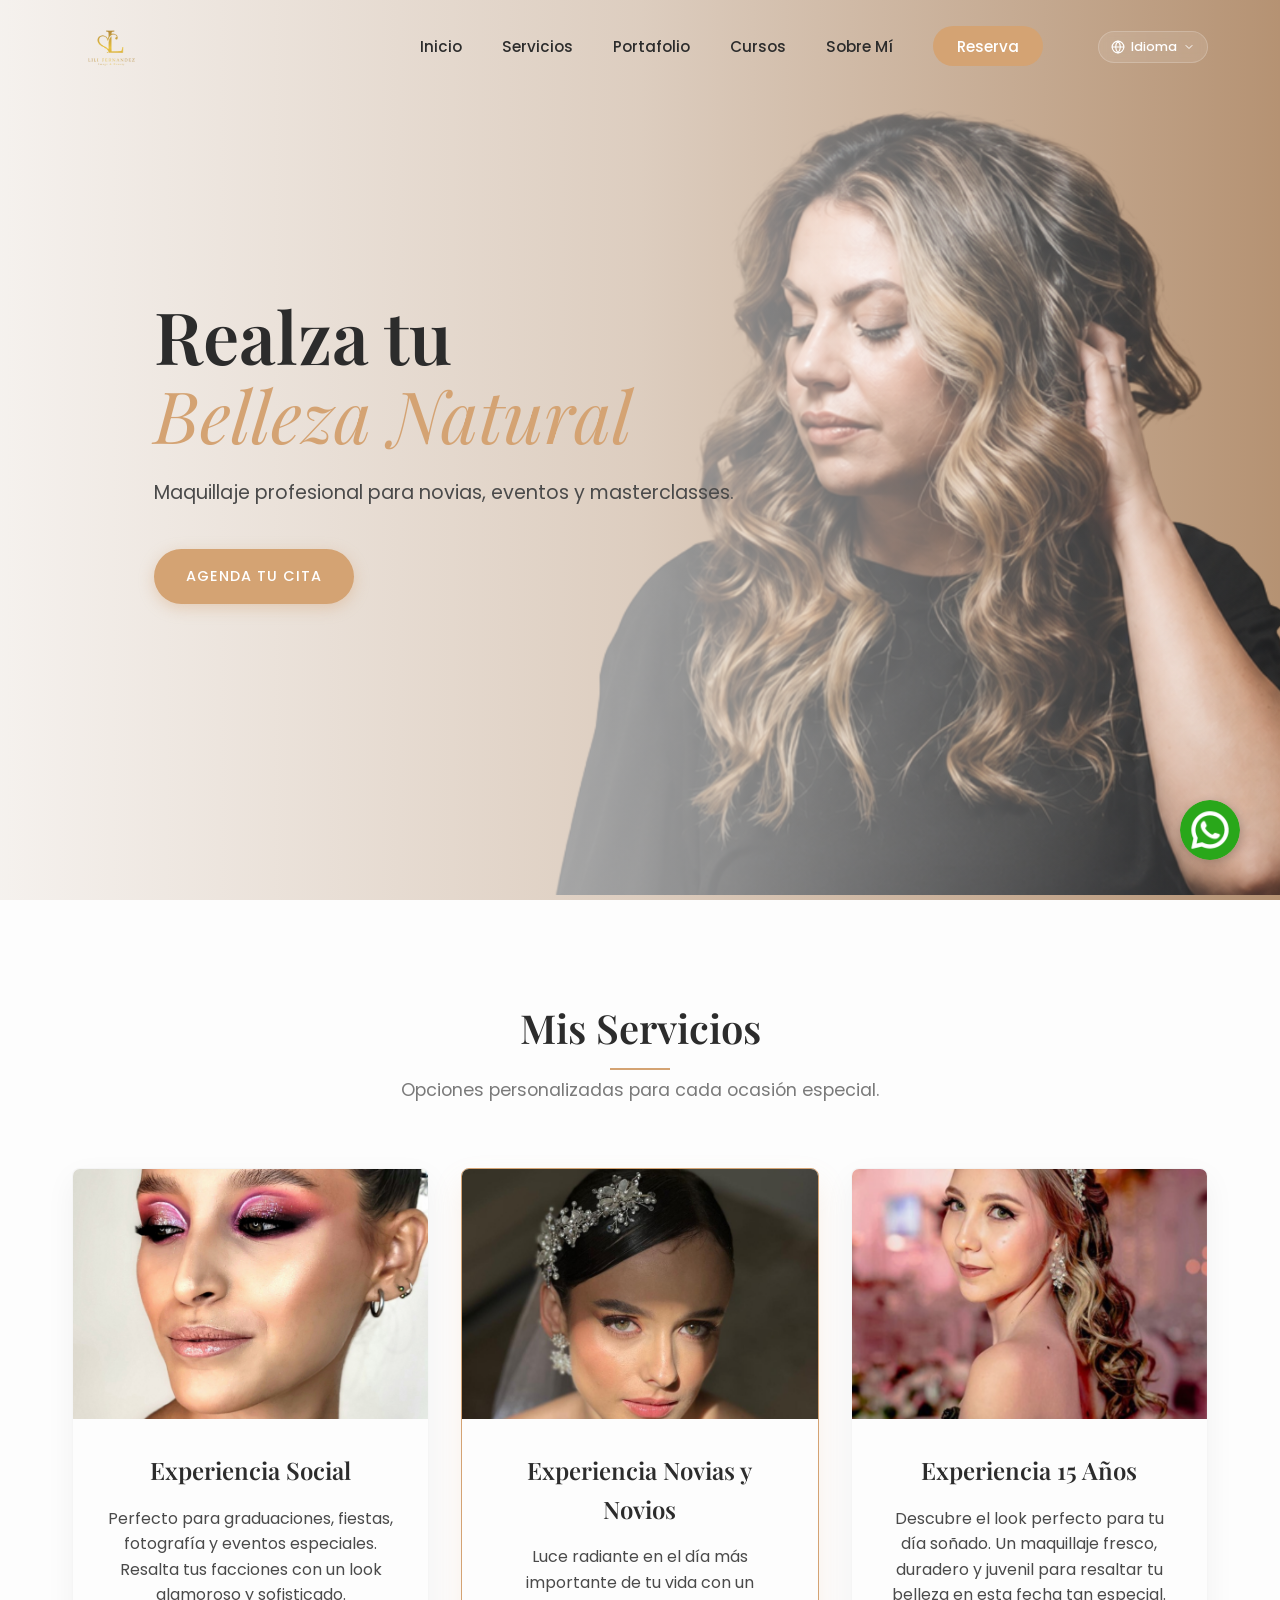
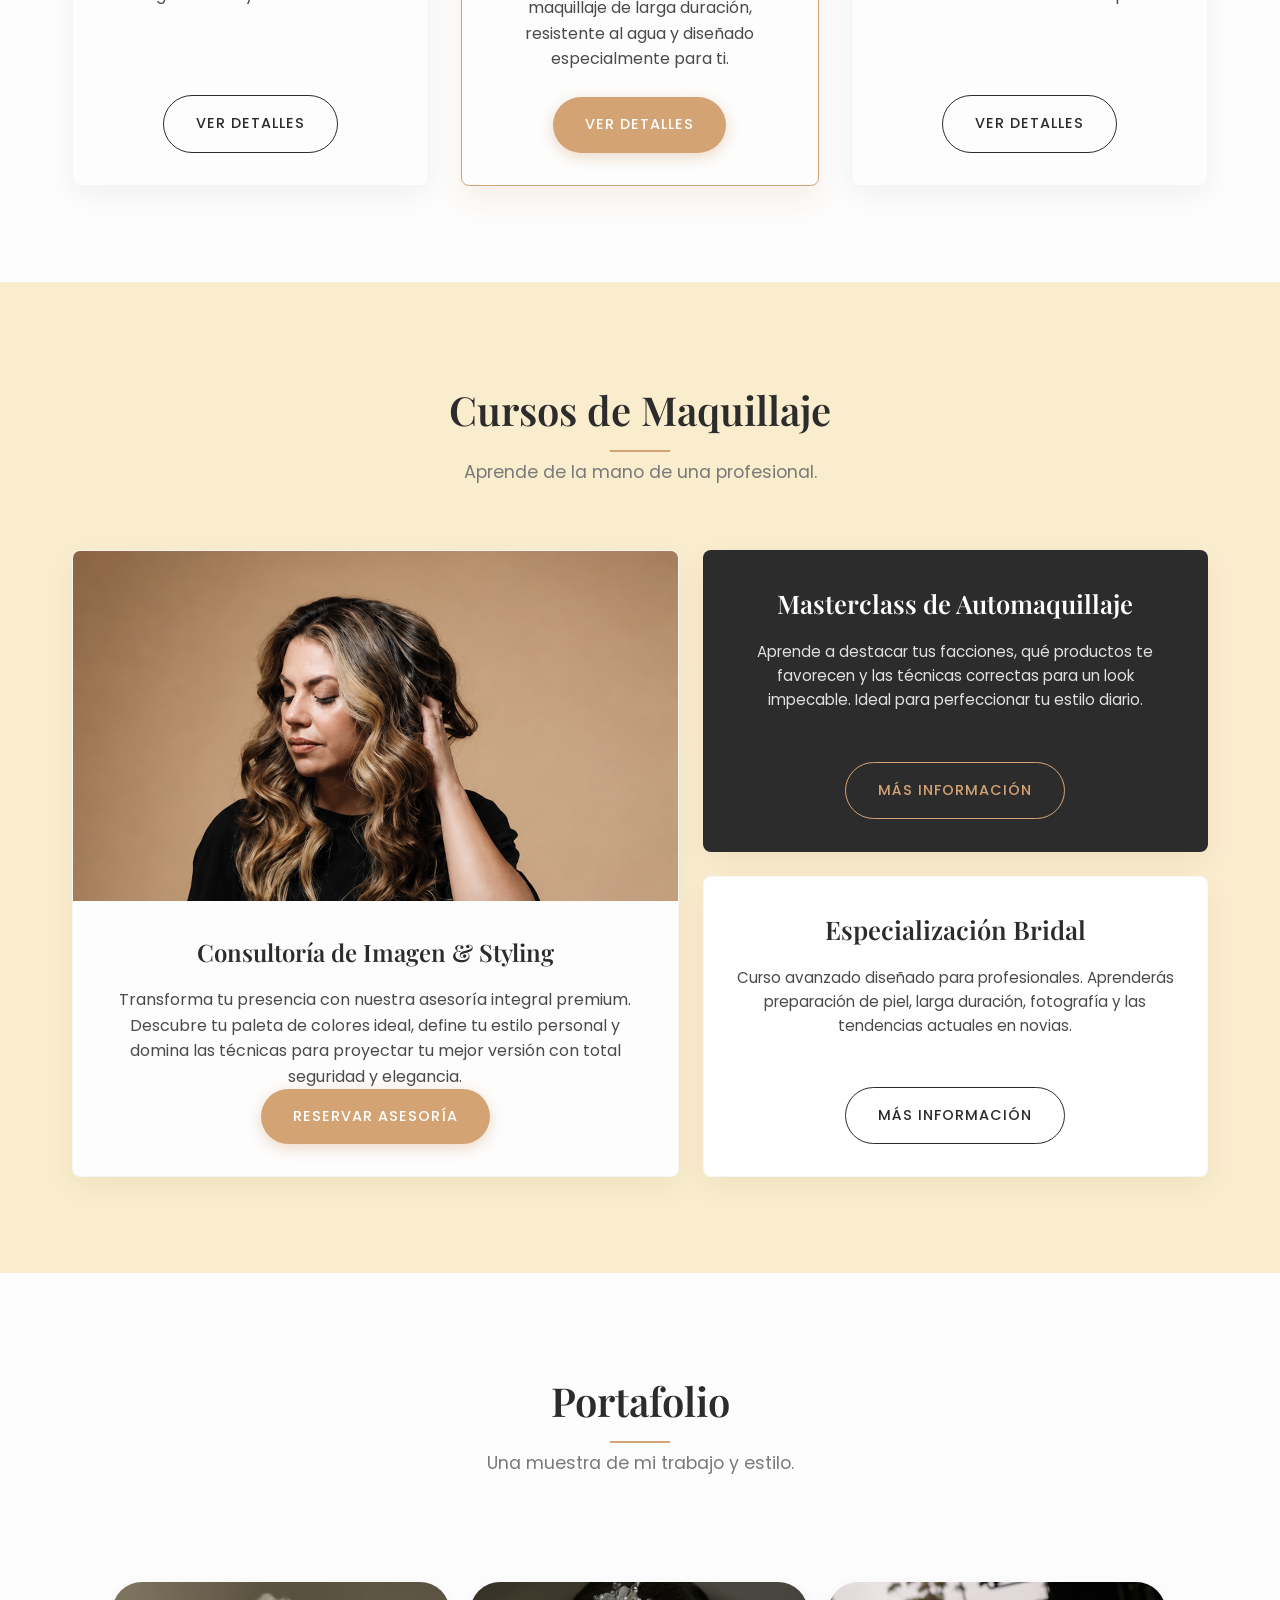
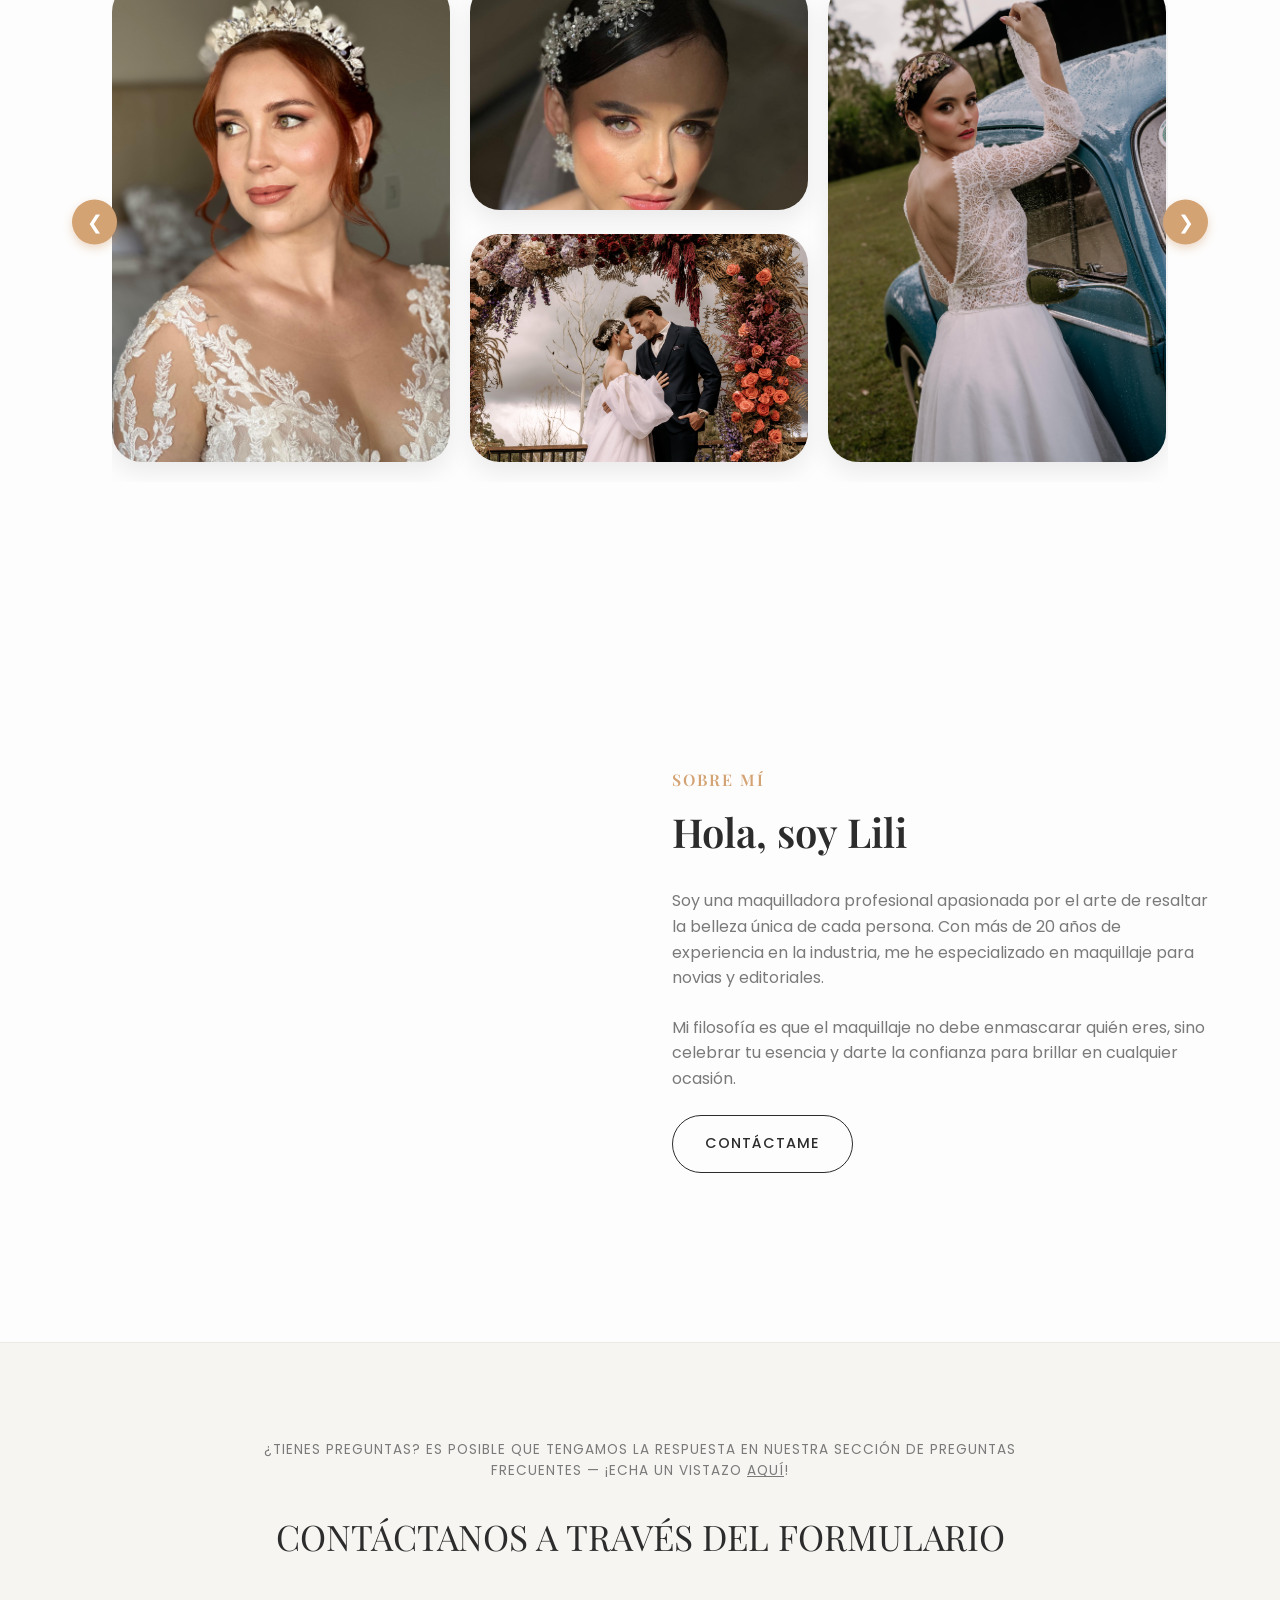
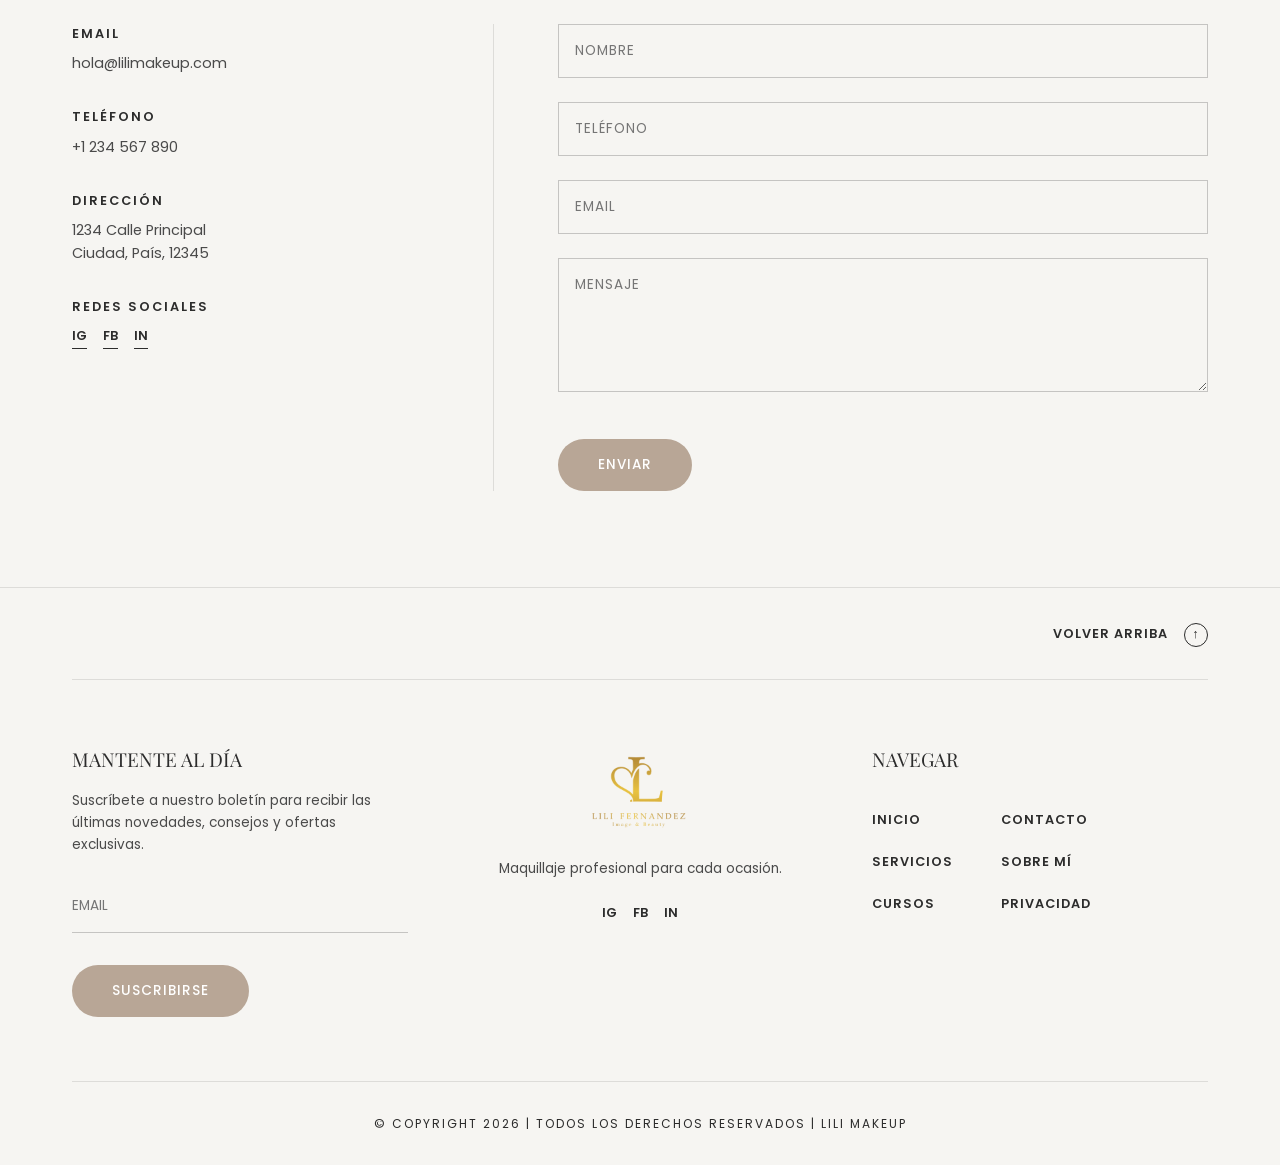
==== commit b22f865b: "Update image source in service card" ====
--- a/index.html
+++ b/index.html
@@ -120,7 +120,7 @@
                 <!-- Curso Principal (Izquierda) -->
                 <div class="service-card curso-main slide-up">
                     <div class="service-img">
-                        <img src="assets/foto3.jpg" alt="Consultoría de Imagen & Styling" loading="lazy">
+                        <img src="assets/Lili_hero.png" alt="Consultoría de Imagen & Styling" loading="lazy">
                     </div>
                     <div class="service-info">
                         <h3>Consultoría de Imagen & Styling</h3>
